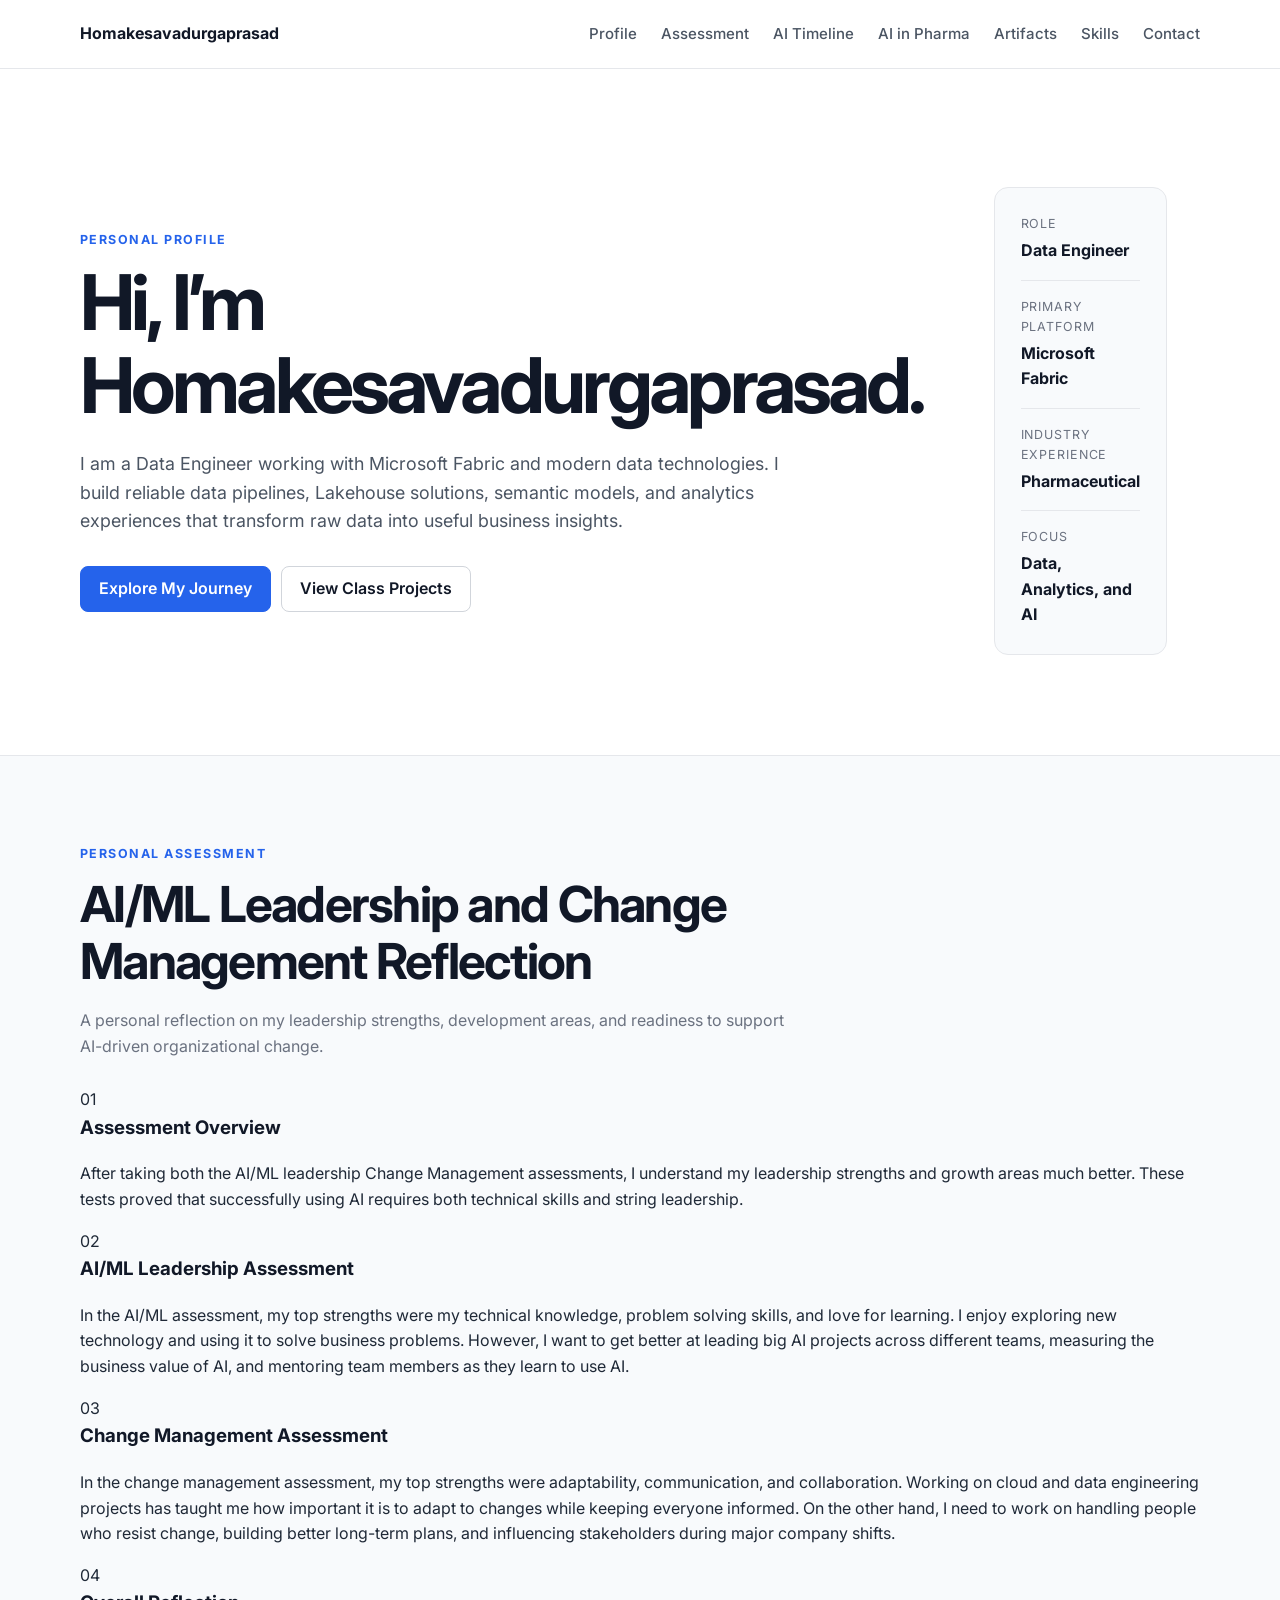
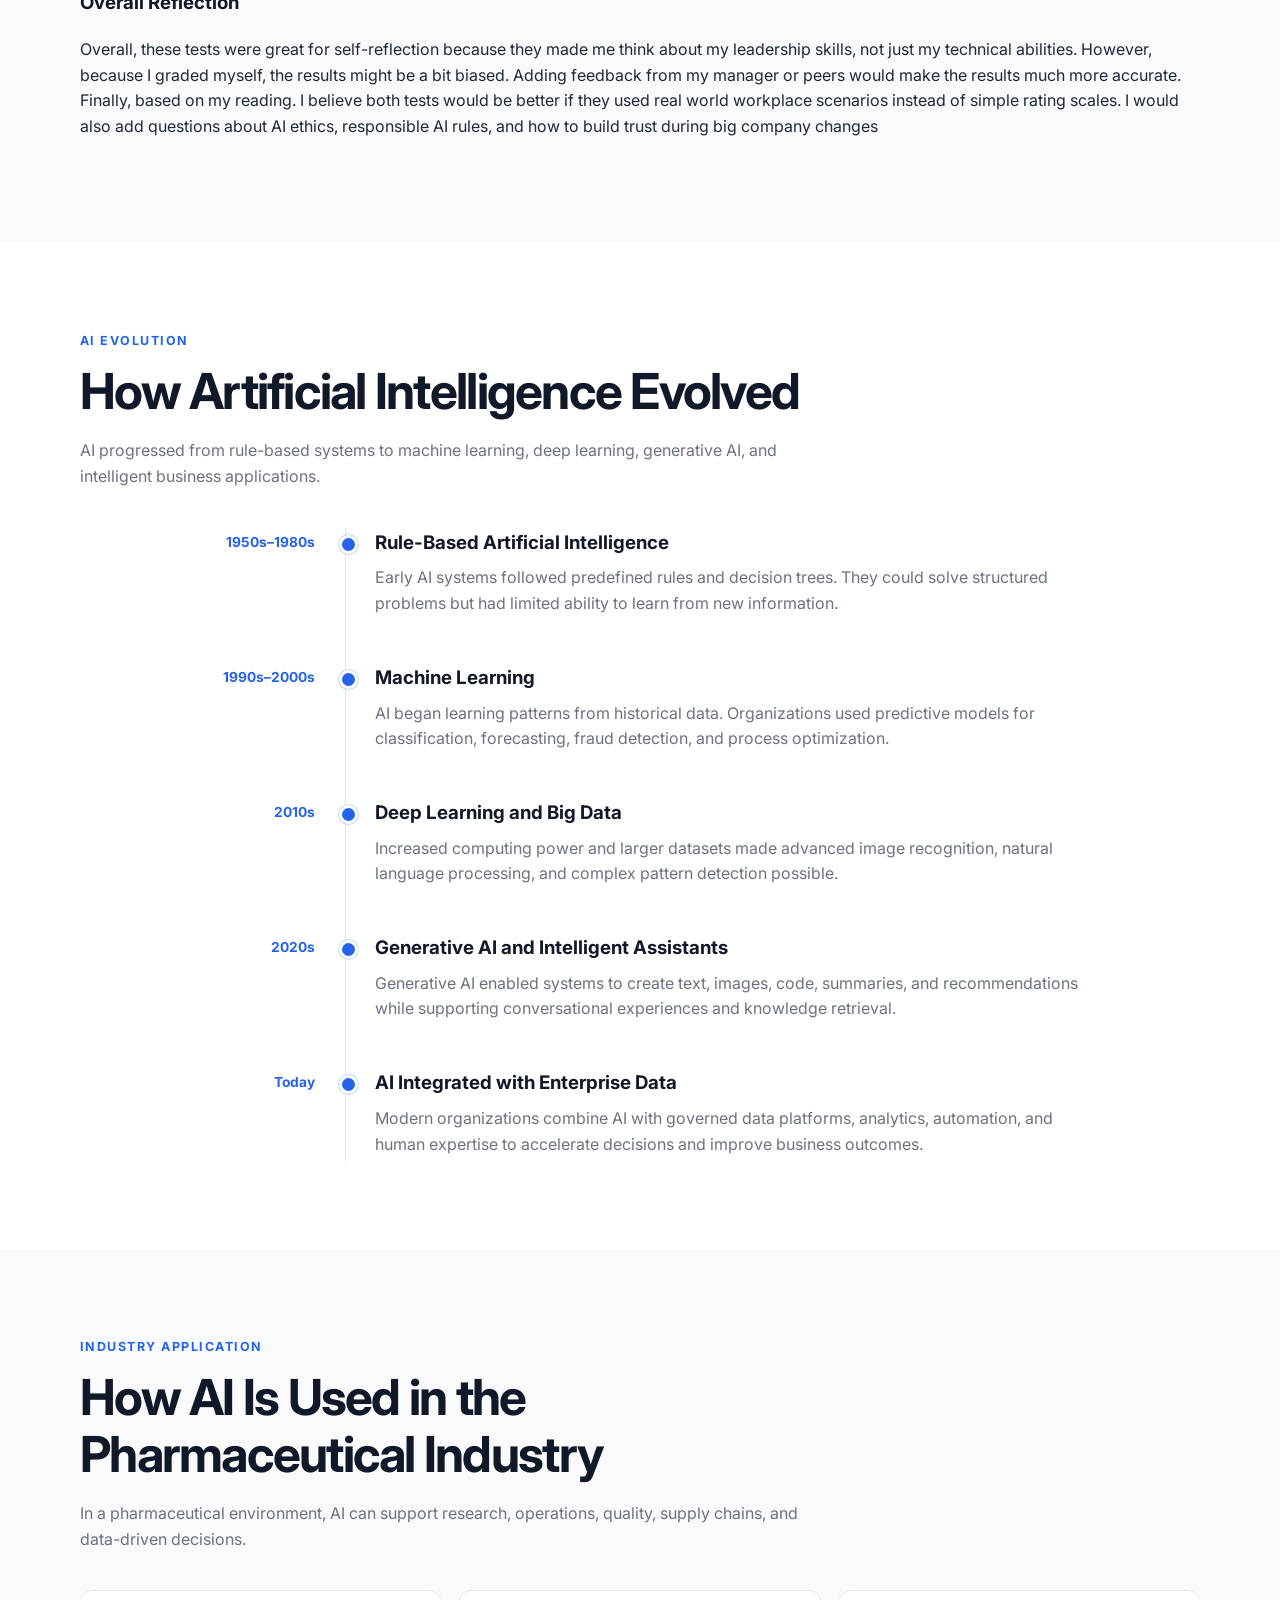
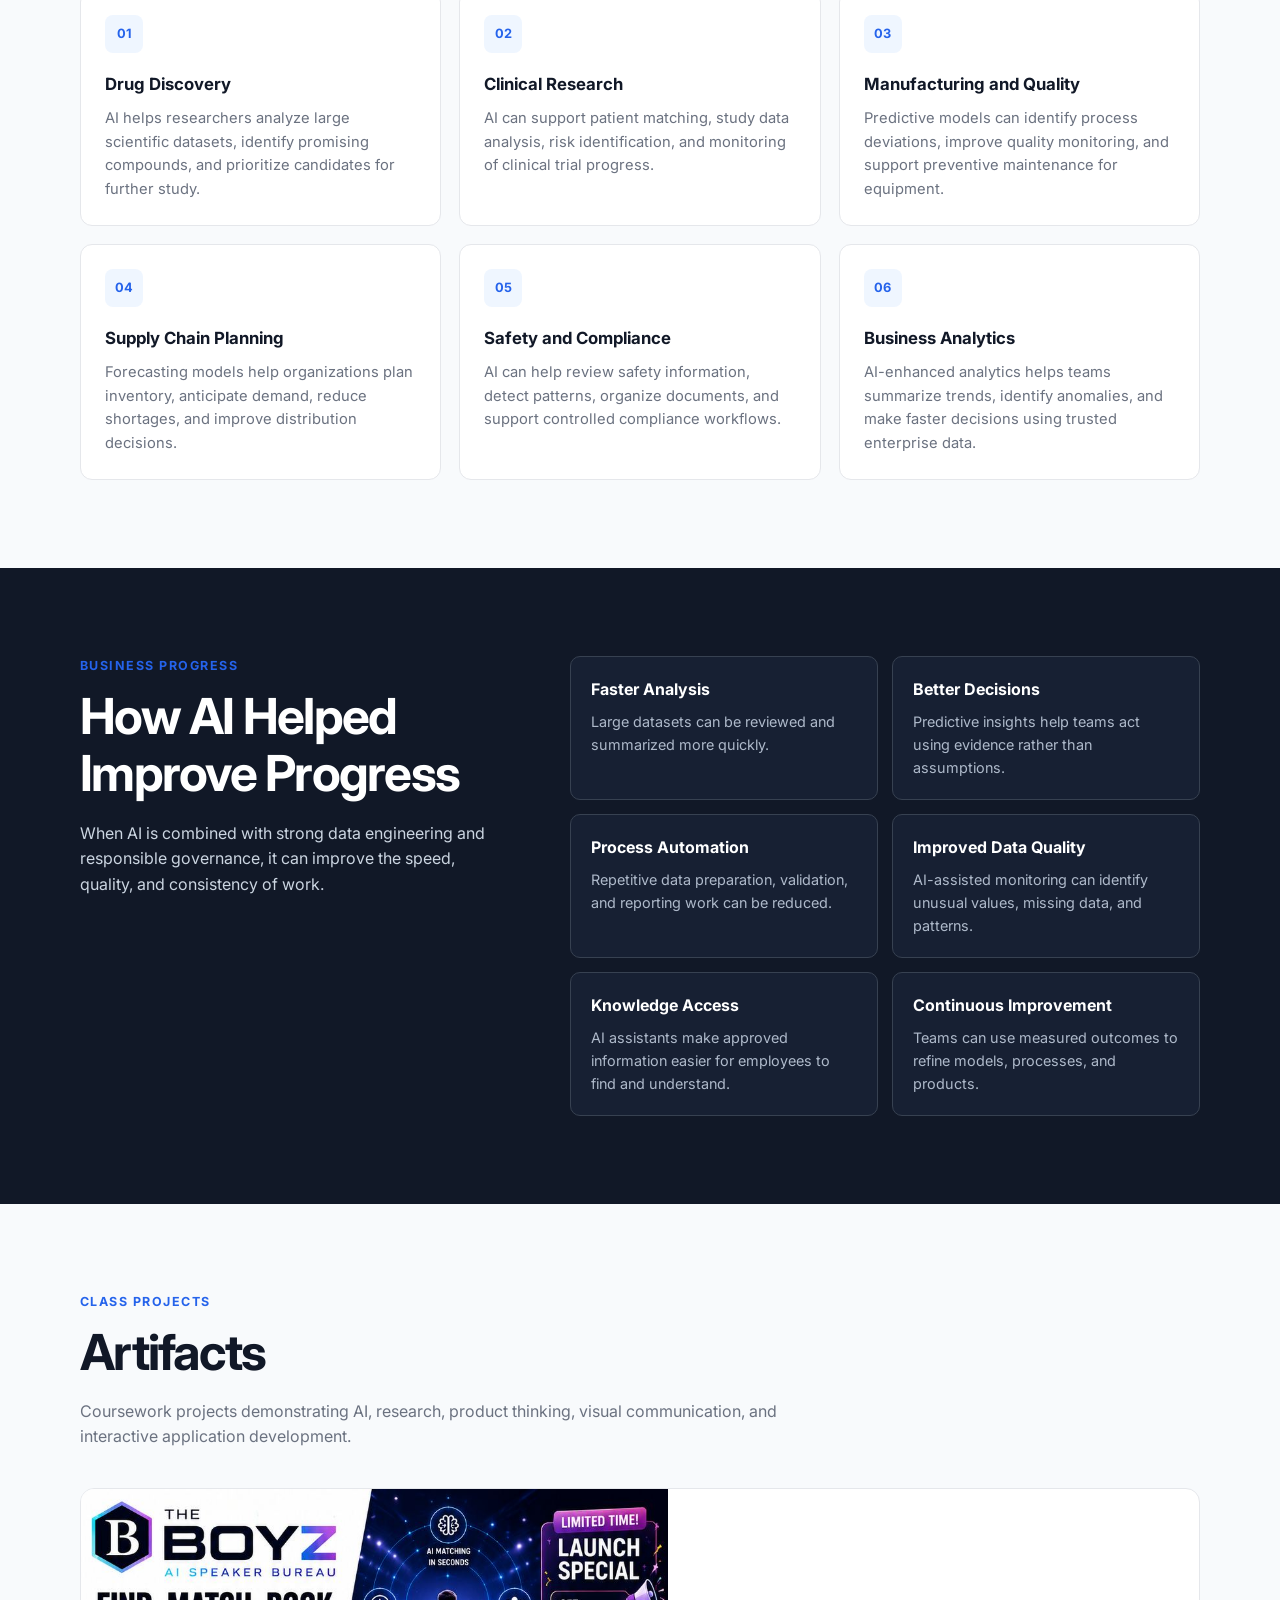
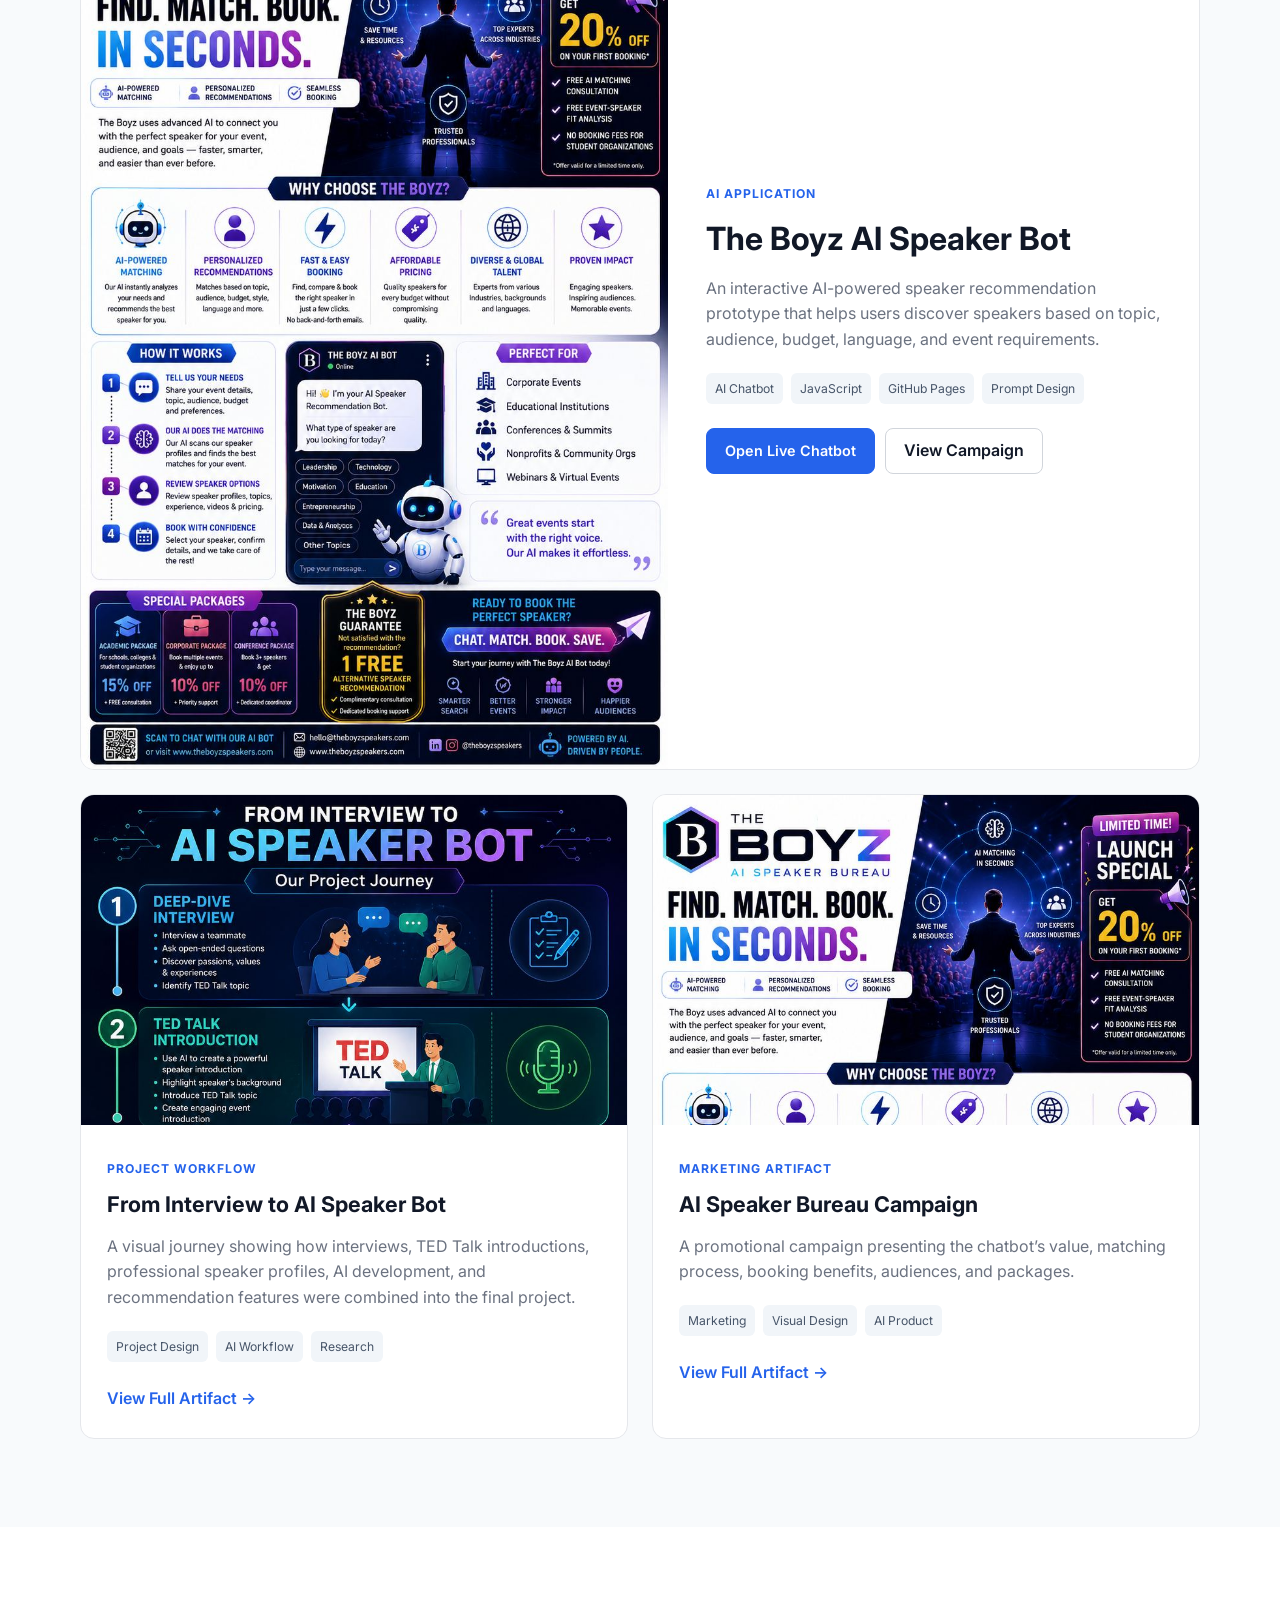
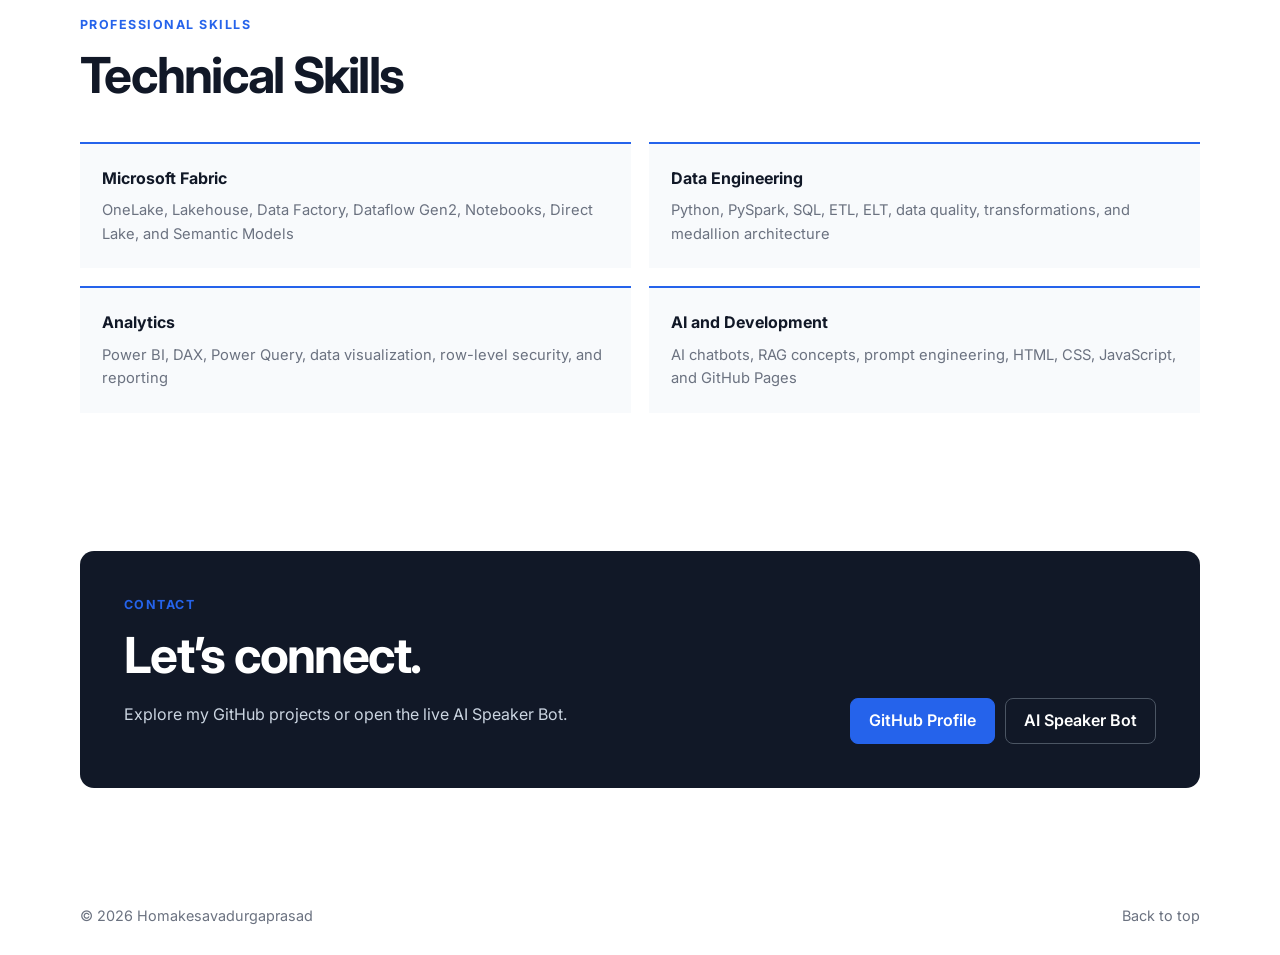
==== index.html @ 6488e4bf "Add files via upload" ====
<!DOCTYPE html>
<html lang="en">
<head>
  <meta charset="UTF-8" />
  <meta name="viewport" content="width=device-width, initial-scale=1.0" />
  <meta name="description" content="Homakesavadurgaprasad - Microsoft Fabric Data Engineer portfolio, AI timeline, pharmaceutical AI applications, and class projects." />
  <title>Homakesavadurgaprasad | Portfolio</title>

  <link rel="preconnect" href="https://fonts.googleapis.com">
  <link rel="preconnect" href="https://fonts.gstatic.com" crossorigin>
  <link href="https://fonts.googleapis.com/css2?family=Inter:wght@400;500;600;700&display=swap" rel="stylesheet">
  <link rel="stylesheet" href="css/style.css" />
</head>
<body>
  <header class="header">
    <div class="container navigation">
      <a class="logo" href="#profile">Homakesavadurgaprasad</a>

      <button id="menuButton" class="menu-button" aria-label="Open navigation menu">☰</button>

      <nav id="navigationLinks">
        <a href="#profile">Profile</a>
        <a href="#assessment">Assessment</a>
        <a href="#timeline">AI Timeline</a>
        <a href="#pharma">AI in Pharma</a>
        <a href="#artifacts">Artifacts</a>
        <a href="#skills">Skills</a>
        <a href="#contact">Contact</a>
      </nav>
    </div>
  </header>

  <main>
    <section class="hero" id="profile">
      <div class="container profile-layout">
        <div class="profile-main">
          <p class="section-label">Personal Profile</p>
          <h1>Hi, I’m Homakesavadurgaprasad.</h1>
          <p class="hero-description">
            I am a Data Engineer working with Microsoft Fabric and modern data
            technologies. I build reliable data pipelines, Lakehouse solutions,
            semantic models, and analytics experiences that transform raw data
            into useful business insights.
          </p>

          <div class="profile-actions">
            <a class="primary-button" href="#assessment">Explore My Journey</a>
            <a class="secondary-button" href="#artifacts">View Class Projects</a>
          </div>
        </div>

        <aside class="profile-summary">
          <div>
            <span>Role</span>
            <strong>Data Engineer</strong>
          </div>
          <div>
            <span>Primary Platform</span>
            <strong>Microsoft Fabric</strong>
          </div>
          <div>
            <span>Industry Experience</span>
            <strong>Pharmaceutical</strong>
          </div>
          <div>
            <span>Focus</span>
            <strong>Data, Analytics, and AI</strong>
          </div>
        </aside>
      </div>
    </section>


    
    <section class="section alternate-section" id="assessment">
      <div class="container">
        <div class="section-heading assessment-heading">
          <p class="section-label">Personal Assessment</p>
          <h2>AI/ML Leadership and Change Management Reflection</h2>
          <p>
            A personal reflection on my leadership strengths, development areas,
            and readiness to support AI-driven organizational change.
          </p>
        </div>

        <div class="assessment-layout">
          <article class="assessment-panel assessment-overview">
            <div class="assessment-panel-heading">
              <span class="assessment-number">01</span>
              <h3>Assessment Overview</h3>
            </div>
            <p>
              After taking both the AI/ML leadership Change Management assessments, I understand my leadership strengths and growth areas much better. These tests proved that successfully using AI requires both technical skills and string leadership.
            </p>
          </article>

          <div class="assessment-columns">
            <article class="assessment-panel">
              <div class="assessment-panel-heading">
                <span class="assessment-number">02</span>
                <h3>AI/ML Leadership Assessment</h3>
              </div>
              <p>
                In the AI/ML assessment, my top strengths were my technical knowledge, problem solving skills, and love for learning. I enjoy exploring new technology and using it to solve business problems. However, I want to get better at leading big AI projects across different teams, measuring the business value of AI, and mentoring team members as they learn to use AI.
              </p>
            </article>

            <article class="assessment-panel">
              <div class="assessment-panel-heading">
                <span class="assessment-number">03</span>
                <h3>Change Management Assessment</h3>
              </div>
              <p>
                In the change management assessment, my top strengths were adaptability, communication, and collaboration. Working on cloud and data engineering projects has taught me how important it is to adapt to changes while keeping everyone informed. On the other hand, I need to work on handling people who resist change, building better long-term plans, and influencing stakeholders during major company shifts.
              </p>
            </article>
          </div>

          <article class="assessment-panel assessment-reflection">
            <div class="assessment-panel-heading">
              <span class="assessment-number">04</span>
              <h3>Overall Reflection</h3>
            </div>
            <p>
              Overall, these tests were great for self-reflection because they made me think about my leadership skills, not just my technical abilities. However, because I graded myself, the results might be a bit biased. Adding feedback from my manager or peers would make the results much more accurate. Finally, based on my reading. I believe both tests would be better if they used real world workplace scenarios instead of simple rating scales. I would also add questions about AI ethics, responsible AI rules, and how to build trust during big company changes
            </p>
          </article>
        </div>
      </div>
    </section>

<section class="section" id="timeline">
      <div class="container">
        <div class="section-heading">
          <p class="section-label">AI Evolution</p>
          <h2>How Artificial Intelligence Evolved</h2>
          <p>
            AI progressed from rule-based systems to machine learning,
            deep learning, generative AI, and intelligent business applications.
          </p>
        </div>

        <div class="timeline">
          <article class="timeline-item">
            <div class="timeline-year">1950s–1980s</div>
            <div class="timeline-content">
              <h3>Rule-Based Artificial Intelligence</h3>
              <p>
                Early AI systems followed predefined rules and decision trees.
                They could solve structured problems but had limited ability to
                learn from new information.
              </p>
            </div>
          </article>

          <article class="timeline-item">
            <div class="timeline-year">1990s–2000s</div>
            <div class="timeline-content">
              <h3>Machine Learning</h3>
              <p>
                AI began learning patterns from historical data. Organizations
                used predictive models for classification, forecasting, fraud
                detection, and process optimization.
              </p>
            </div>
          </article>

          <article class="timeline-item">
            <div class="timeline-year">2010s</div>
            <div class="timeline-content">
              <h3>Deep Learning and Big Data</h3>
              <p>
                Increased computing power and larger datasets made advanced
                image recognition, natural language processing, and complex
                pattern detection possible.
              </p>
            </div>
          </article>

          <article class="timeline-item">
            <div class="timeline-year">2020s</div>
            <div class="timeline-content">
              <h3>Generative AI and Intelligent Assistants</h3>
              <p>
                Generative AI enabled systems to create text, images, code,
                summaries, and recommendations while supporting conversational
                experiences and knowledge retrieval.
              </p>
            </div>
          </article>

          <article class="timeline-item">
            <div class="timeline-year">Today</div>
            <div class="timeline-content">
              <h3>AI Integrated with Enterprise Data</h3>
              <p>
                Modern organizations combine AI with governed data platforms,
                analytics, automation, and human expertise to accelerate
                decisions and improve business outcomes.
              </p>
            </div>
          </article>
        </div>
      </div>
    </section>

    <section class="section alternate-section" id="pharma">
      <div class="container">
        <div class="section-heading">
          <p class="section-label">Industry Application</p>
          <h2>How AI Is Used in the Pharmaceutical Industry</h2>
          <p>
            In a pharmaceutical environment, AI can support research,
            operations, quality, supply chains, and data-driven decisions.
          </p>
        </div>

        <div class="use-case-grid">
          <article class="use-case">
            <span>01</span>
            <h3>Drug Discovery</h3>
            <p>
              AI helps researchers analyze large scientific datasets, identify
              promising compounds, and prioritize candidates for further study.
            </p>
          </article>

          <article class="use-case">
            <span>02</span>
            <h3>Clinical Research</h3>
            <p>
              AI can support patient matching, study data analysis, risk
              identification, and monitoring of clinical trial progress.
            </p>
          </article>

          <article class="use-case">
            <span>03</span>
            <h3>Manufacturing and Quality</h3>
            <p>
              Predictive models can identify process deviations, improve quality
              monitoring, and support preventive maintenance for equipment.
            </p>
          </article>

          <article class="use-case">
            <span>04</span>
            <h3>Supply Chain Planning</h3>
            <p>
              Forecasting models help organizations plan inventory, anticipate
              demand, reduce shortages, and improve distribution decisions.
            </p>
          </article>

          <article class="use-case">
            <span>05</span>
            <h3>Safety and Compliance</h3>
            <p>
              AI can help review safety information, detect patterns, organize
              documents, and support controlled compliance workflows.
            </p>
          </article>

          <article class="use-case">
            <span>06</span>
            <h3>Business Analytics</h3>
            <p>
              AI-enhanced analytics helps teams summarize trends, identify
              anomalies, and make faster decisions using trusted enterprise data.
            </p>
          </article>
        </div>
      </div>
    </section>

    <section class="section progress-section" id="progress">
      <div class="container progress-layout">
        <div>
          <p class="section-label">Business Progress</p>
          <h2>How AI Helped Improve Progress</h2>
          <p class="progress-intro">
            When AI is combined with strong data engineering and responsible
            governance, it can improve the speed, quality, and consistency of work.
          </p>
        </div>

        <div class="progress-list">
          <div>
            <strong>Faster Analysis</strong>
            <p>Large datasets can be reviewed and summarized more quickly.</p>
          </div>
          <div>
            <strong>Better Decisions</strong>
            <p>Predictive insights help teams act using evidence rather than assumptions.</p>
          </div>
          <div>
            <strong>Process Automation</strong>
            <p>Repetitive data preparation, validation, and reporting work can be reduced.</p>
          </div>
          <div>
            <strong>Improved Data Quality</strong>
            <p>AI-assisted monitoring can identify unusual values, missing data, and patterns.</p>
          </div>
          <div>
            <strong>Knowledge Access</strong>
            <p>AI assistants make approved information easier for employees to find and understand.</p>
          </div>
          <div>
            <strong>Continuous Improvement</strong>
            <p>Teams can use measured outcomes to refine models, processes, and products.</p>
          </div>
        </div>
      </div>
    </section>

    <section class="section alternate-section" id="artifacts">
      <div class="container">
        <div class="section-heading">
          <p class="section-label">Class Projects</p>
          <h2>Artifacts</h2>
          <p>
            Coursework projects demonstrating AI, research, product thinking,
            visual communication, and interactive application development.
          </p>
        </div>

        <div class="artifact-grid">
          <article class="artifact-card featured-artifact">
            <a
              class="artifact-image-link"
              href="https://homakesava56.github.io/Tedtalker/"
              target="_blank"
              rel="noreferrer"
            >
              <img src="[data-uri]" alt="The Boyz AI Speaker Bot" />
            </a>

            <div class="artifact-content">
              <p class="artifact-type">AI Application</p>
              <h3>The Boyz AI Speaker Bot</h3>
              <p>
                An interactive AI-powered speaker recommendation prototype that
                helps users discover speakers based on topic, audience, budget,
                language, and event requirements.
              </p>

              <div class="technology-tags">
                <span>AI Chatbot</span>
                <span>JavaScript</span>
                <span>GitHub Pages</span>
                <span>Prompt Design</span>
              </div>

              <div class="artifact-actions">
                <a
                  class="primary-button small-button"
                  href="https://homakesava56.github.io/Tedtalker/"
                  target="_blank"
                  rel="noreferrer"
                >
                  Open Live Chatbot
                </a>

                <button
                  class="secondary-button image-preview-button"
                  data-image="[data-uri]"
                  data-title="The Boyz AI Speaker Bot Marketing Campaign"
                >
                  View Campaign
                </button>
              </div>
            </div>
          </article>

          <article class="artifact-card">
            <button
              class="artifact-image-link image-preview-button"
              data-image="[data-uri]"
              data-title="AI Speaker Bot Project Journey"
            >
              <img src="[data-uri]" alt="AI Speaker Bot project workflow" />
            </button>

            <div class="artifact-content">
              <p class="artifact-type">Project Workflow</p>
              <h3>From Interview to AI Speaker Bot</h3>
              <p>
                A visual journey showing how interviews, TED Talk introductions,
                professional speaker profiles, AI development, and recommendation
                features were combined into the final project.
              </p>

              <div class="technology-tags">
                <span>Project Design</span>
                <span>AI Workflow</span>
                <span>Research</span>
              </div>

              <button
                class="text-button image-preview-button"
                data-image="[data-uri]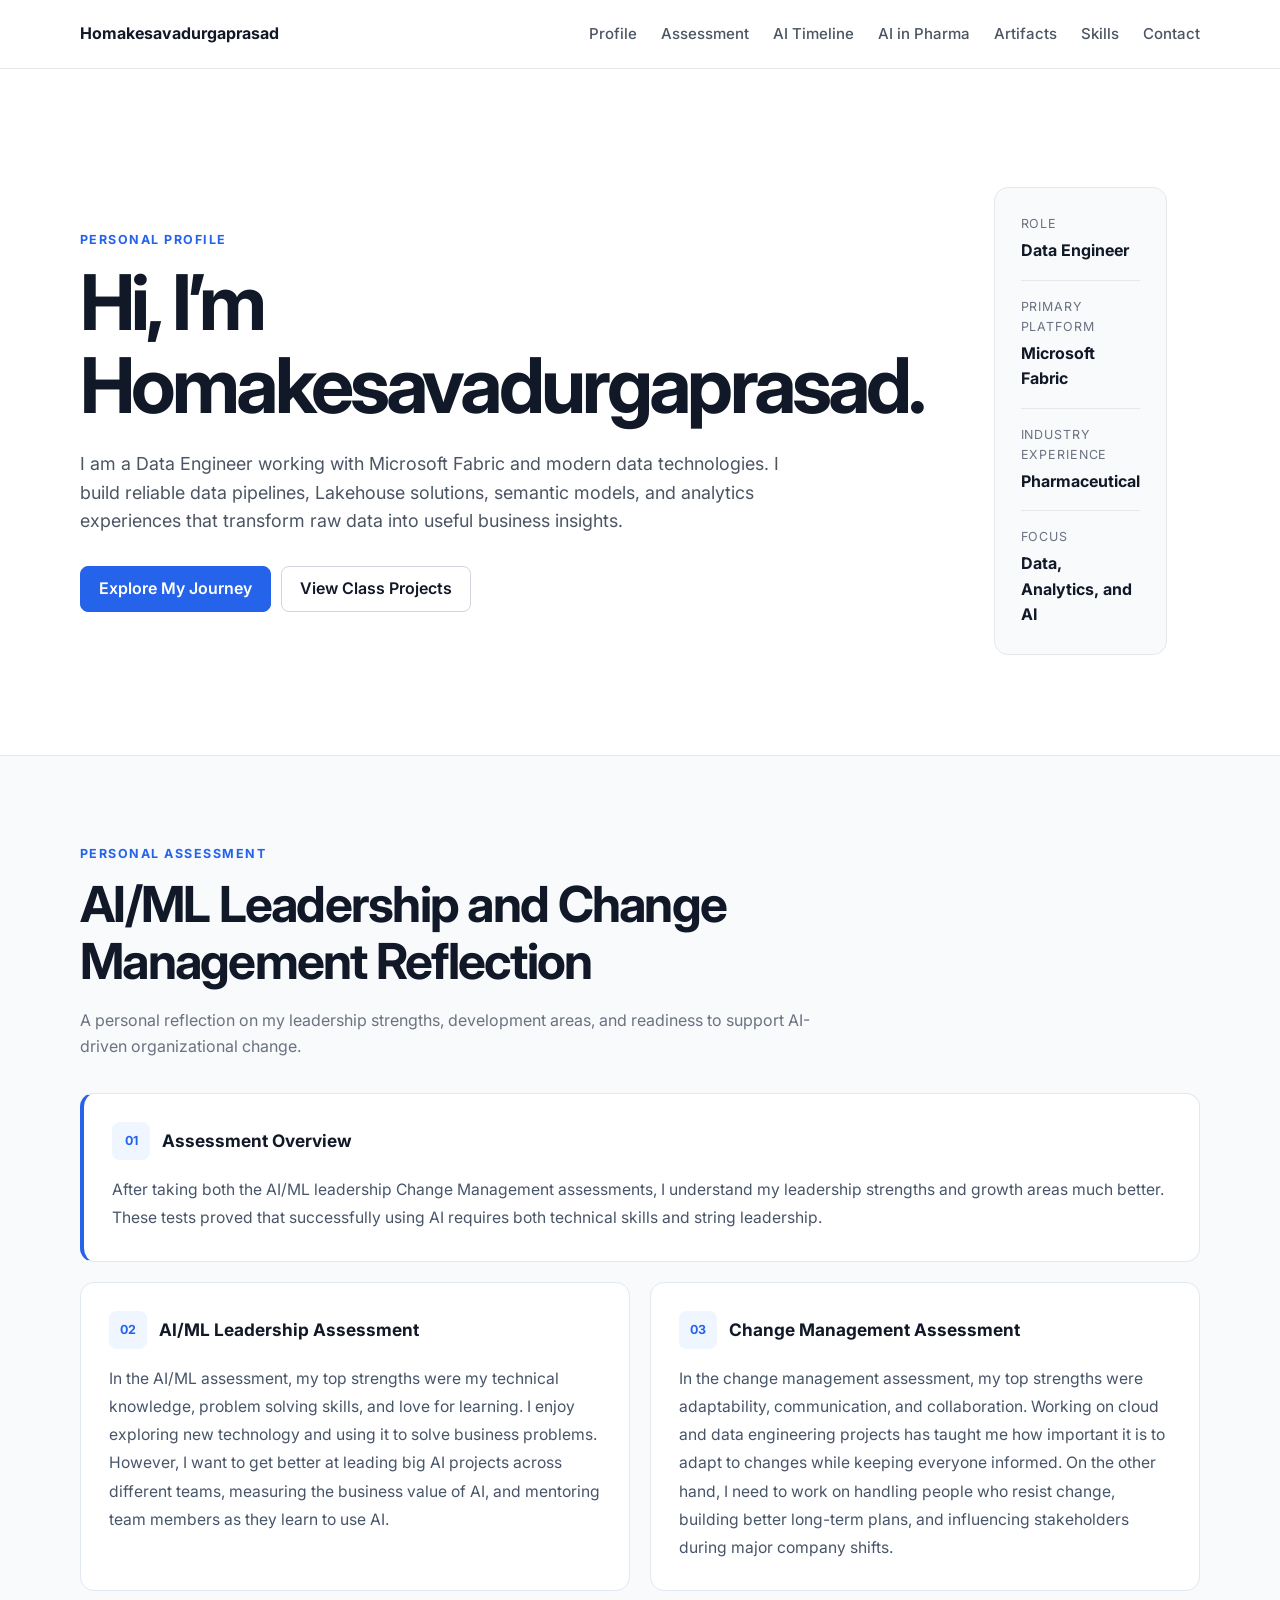
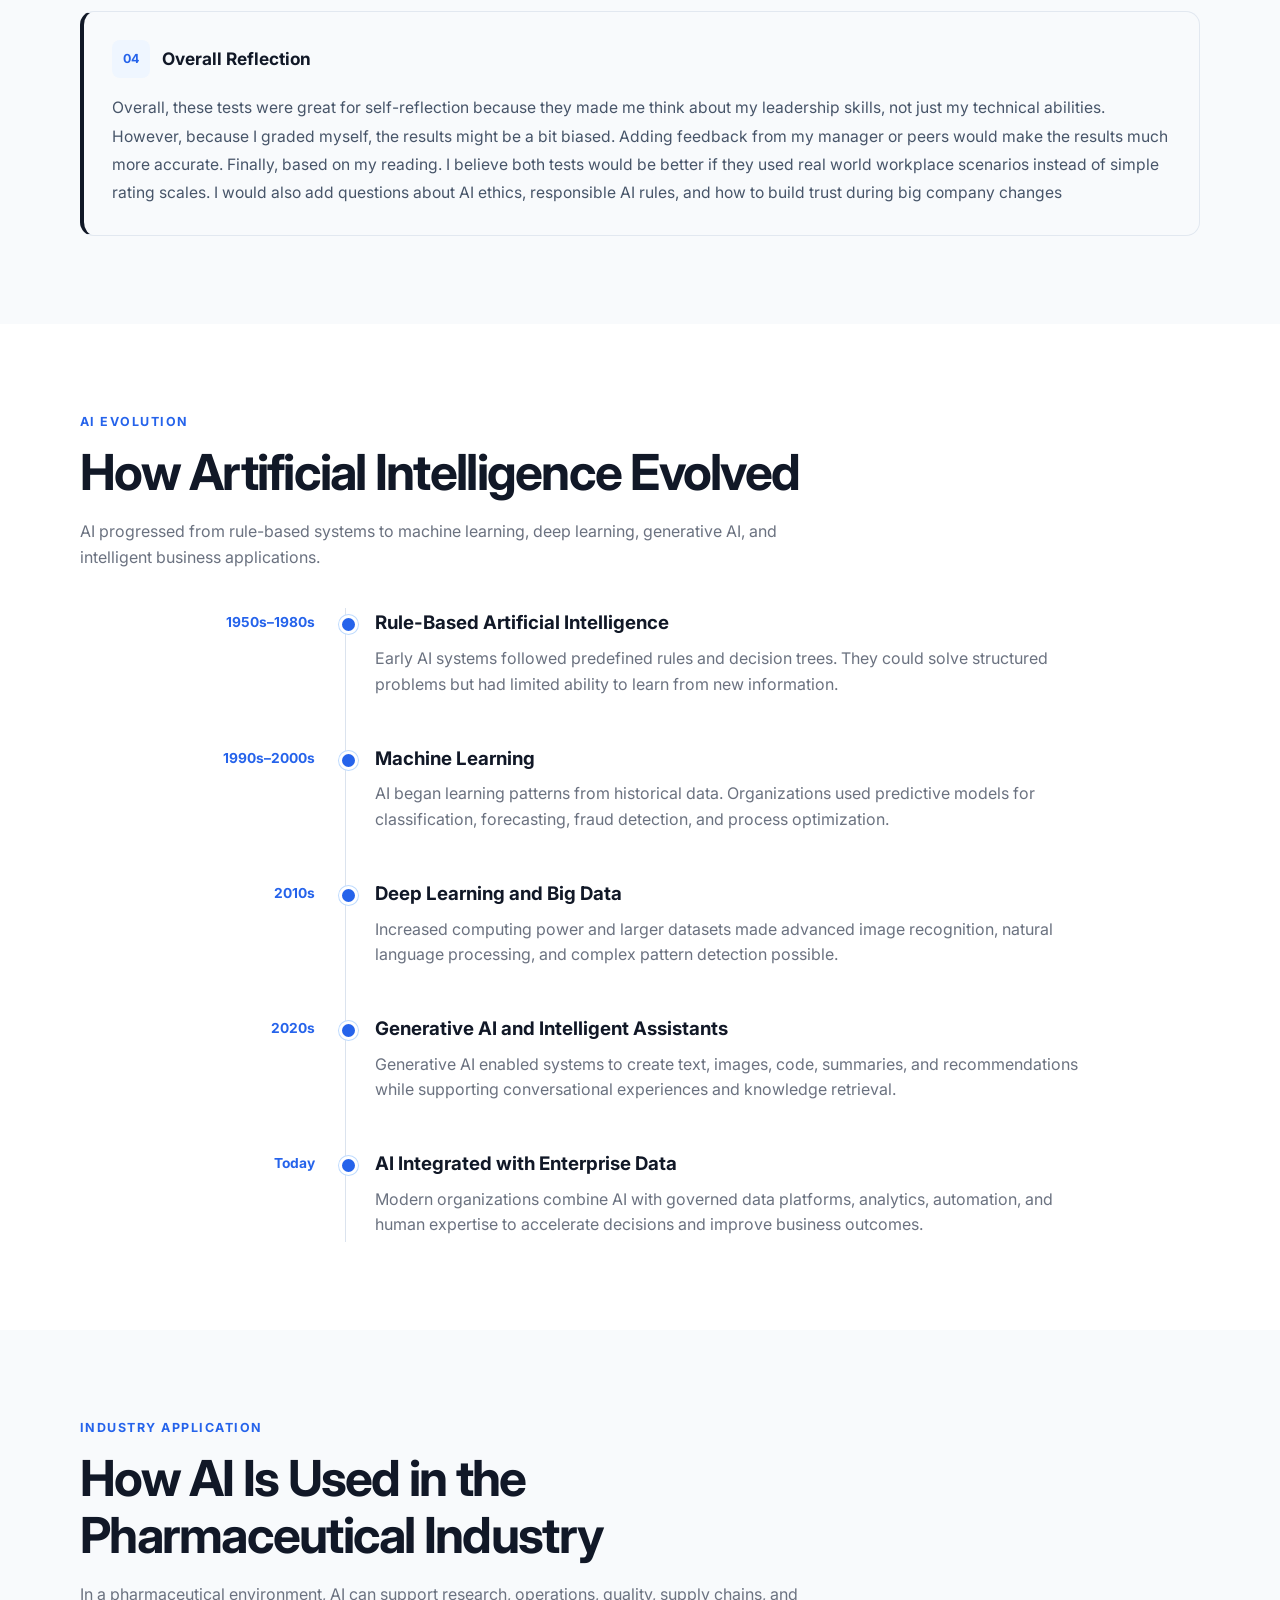
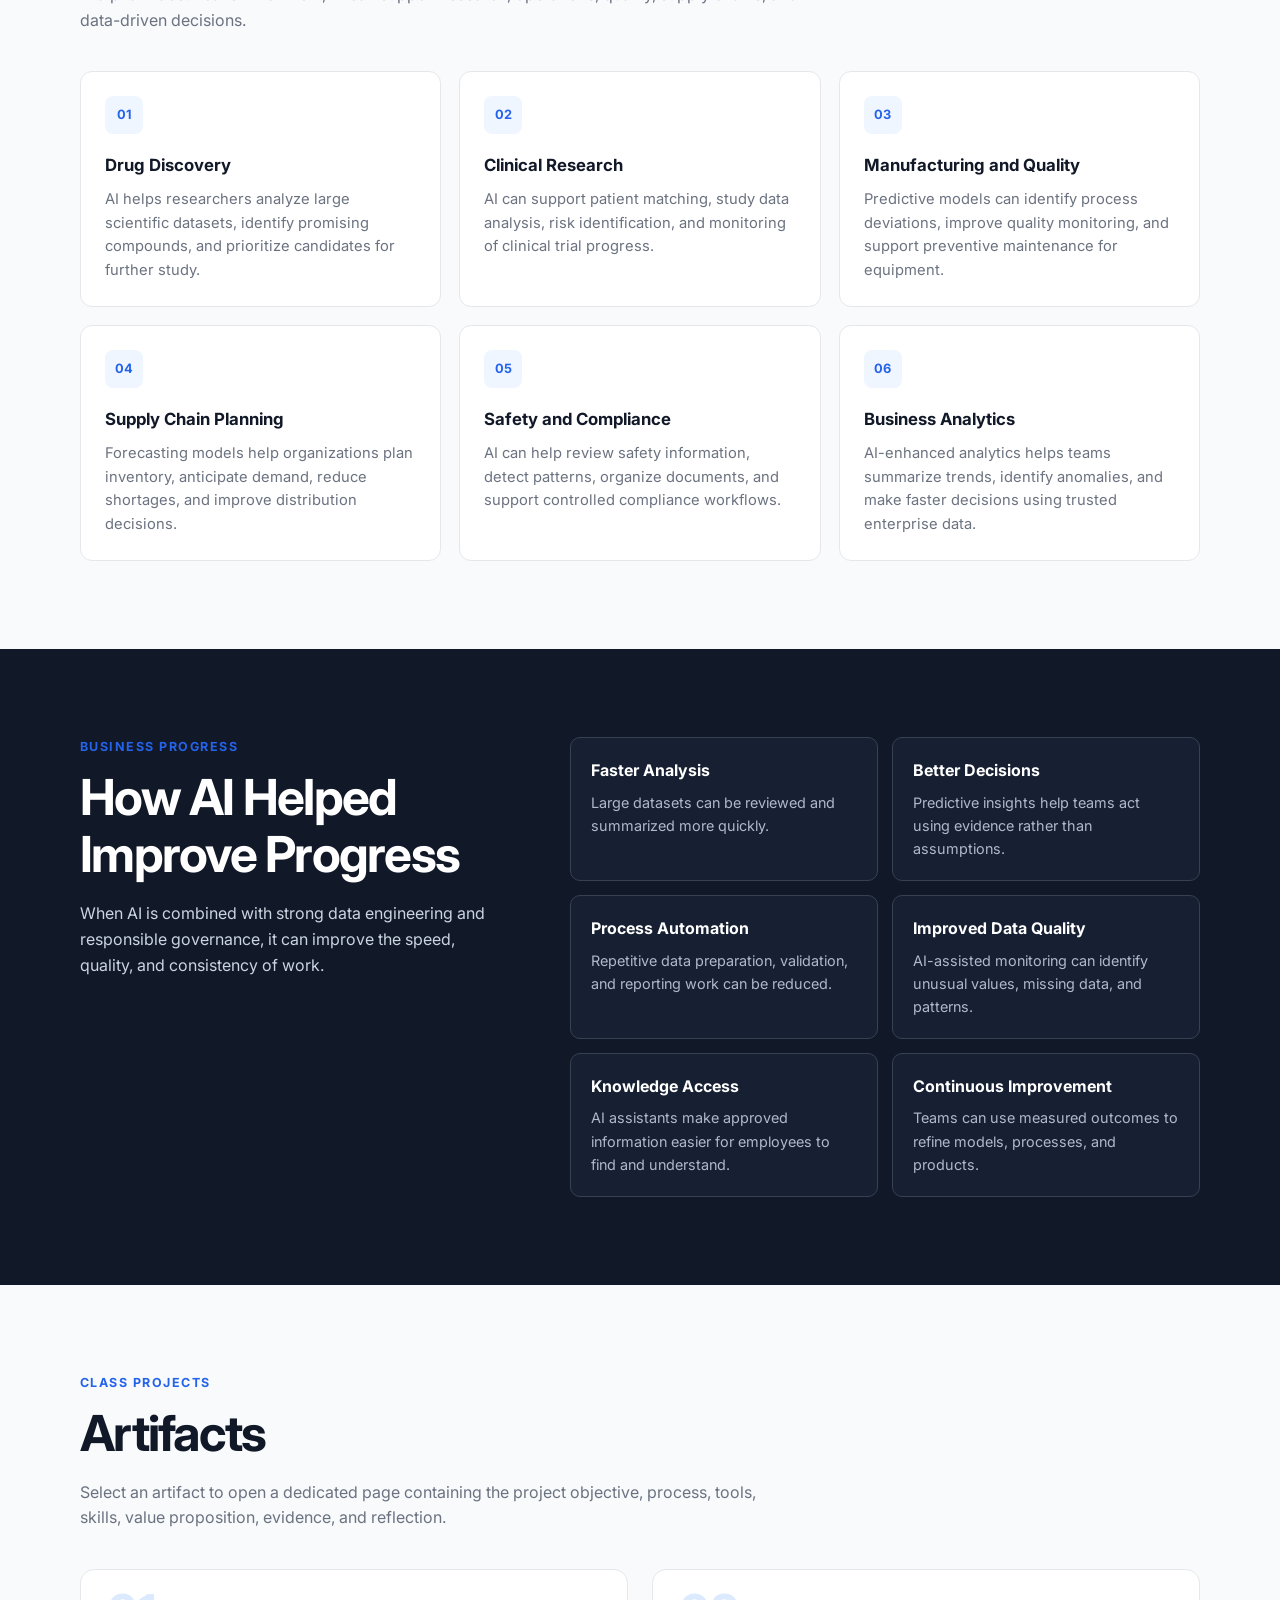
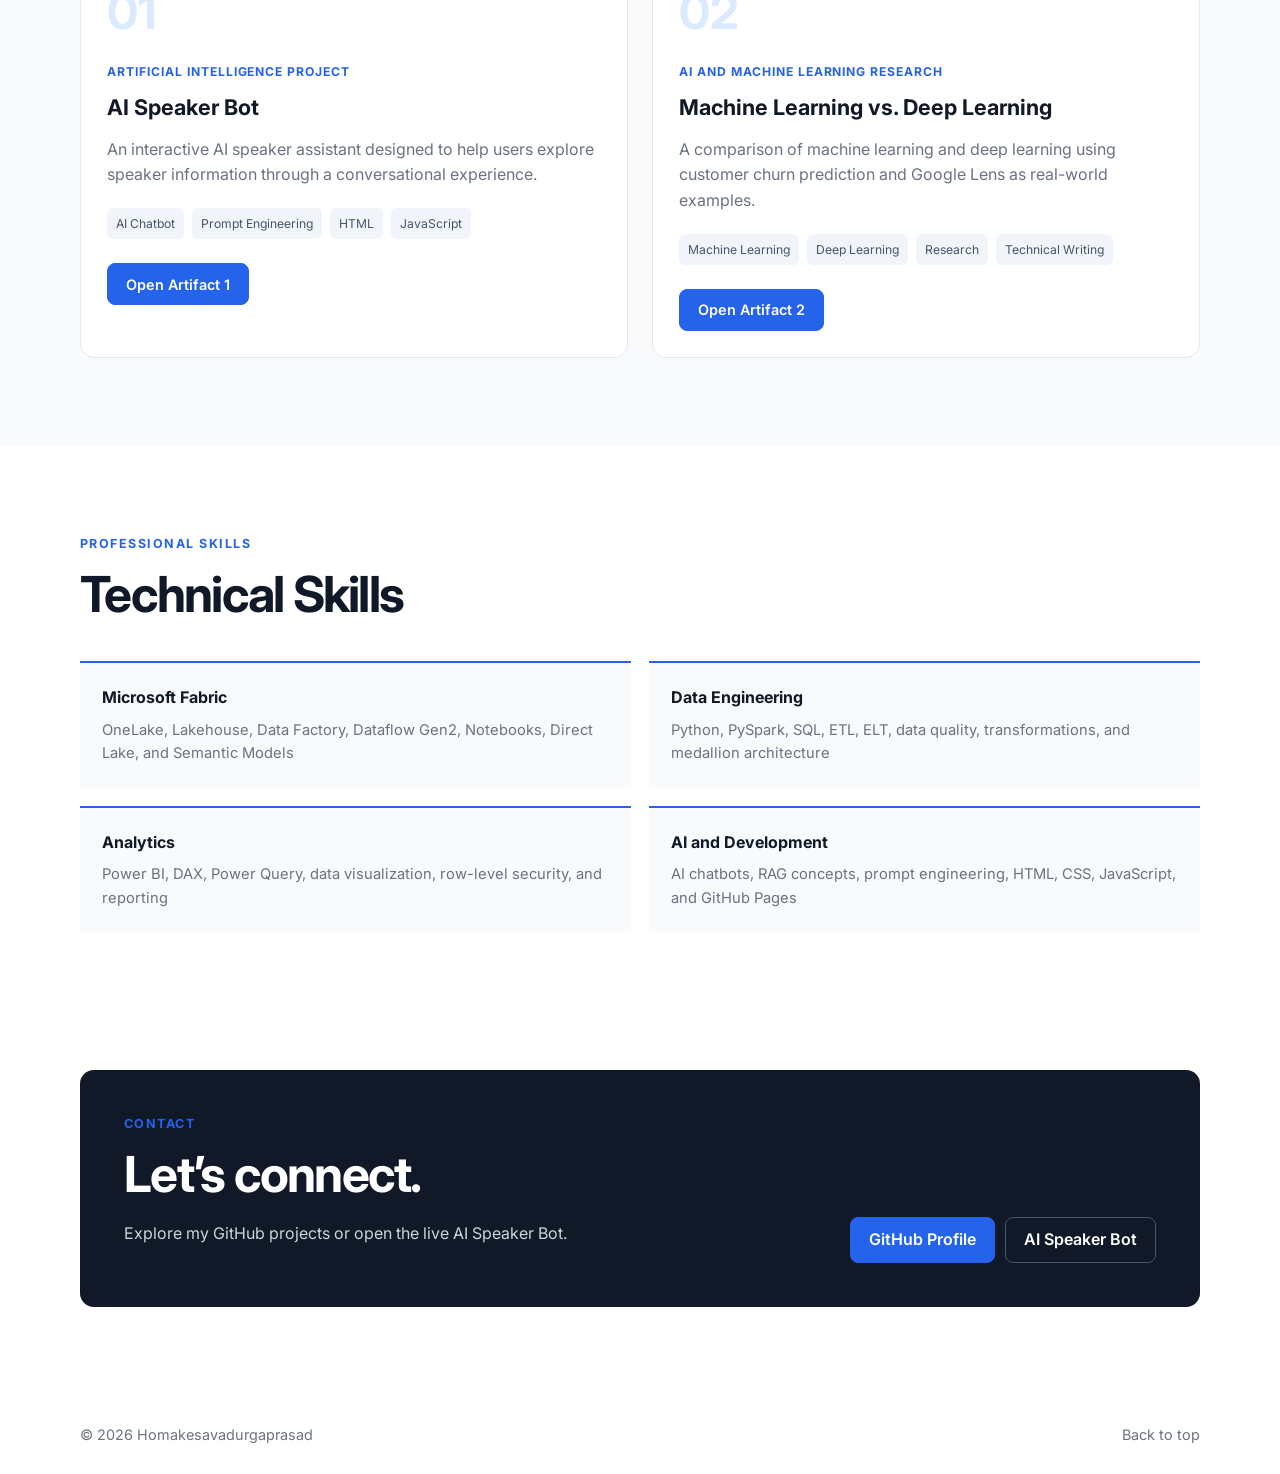
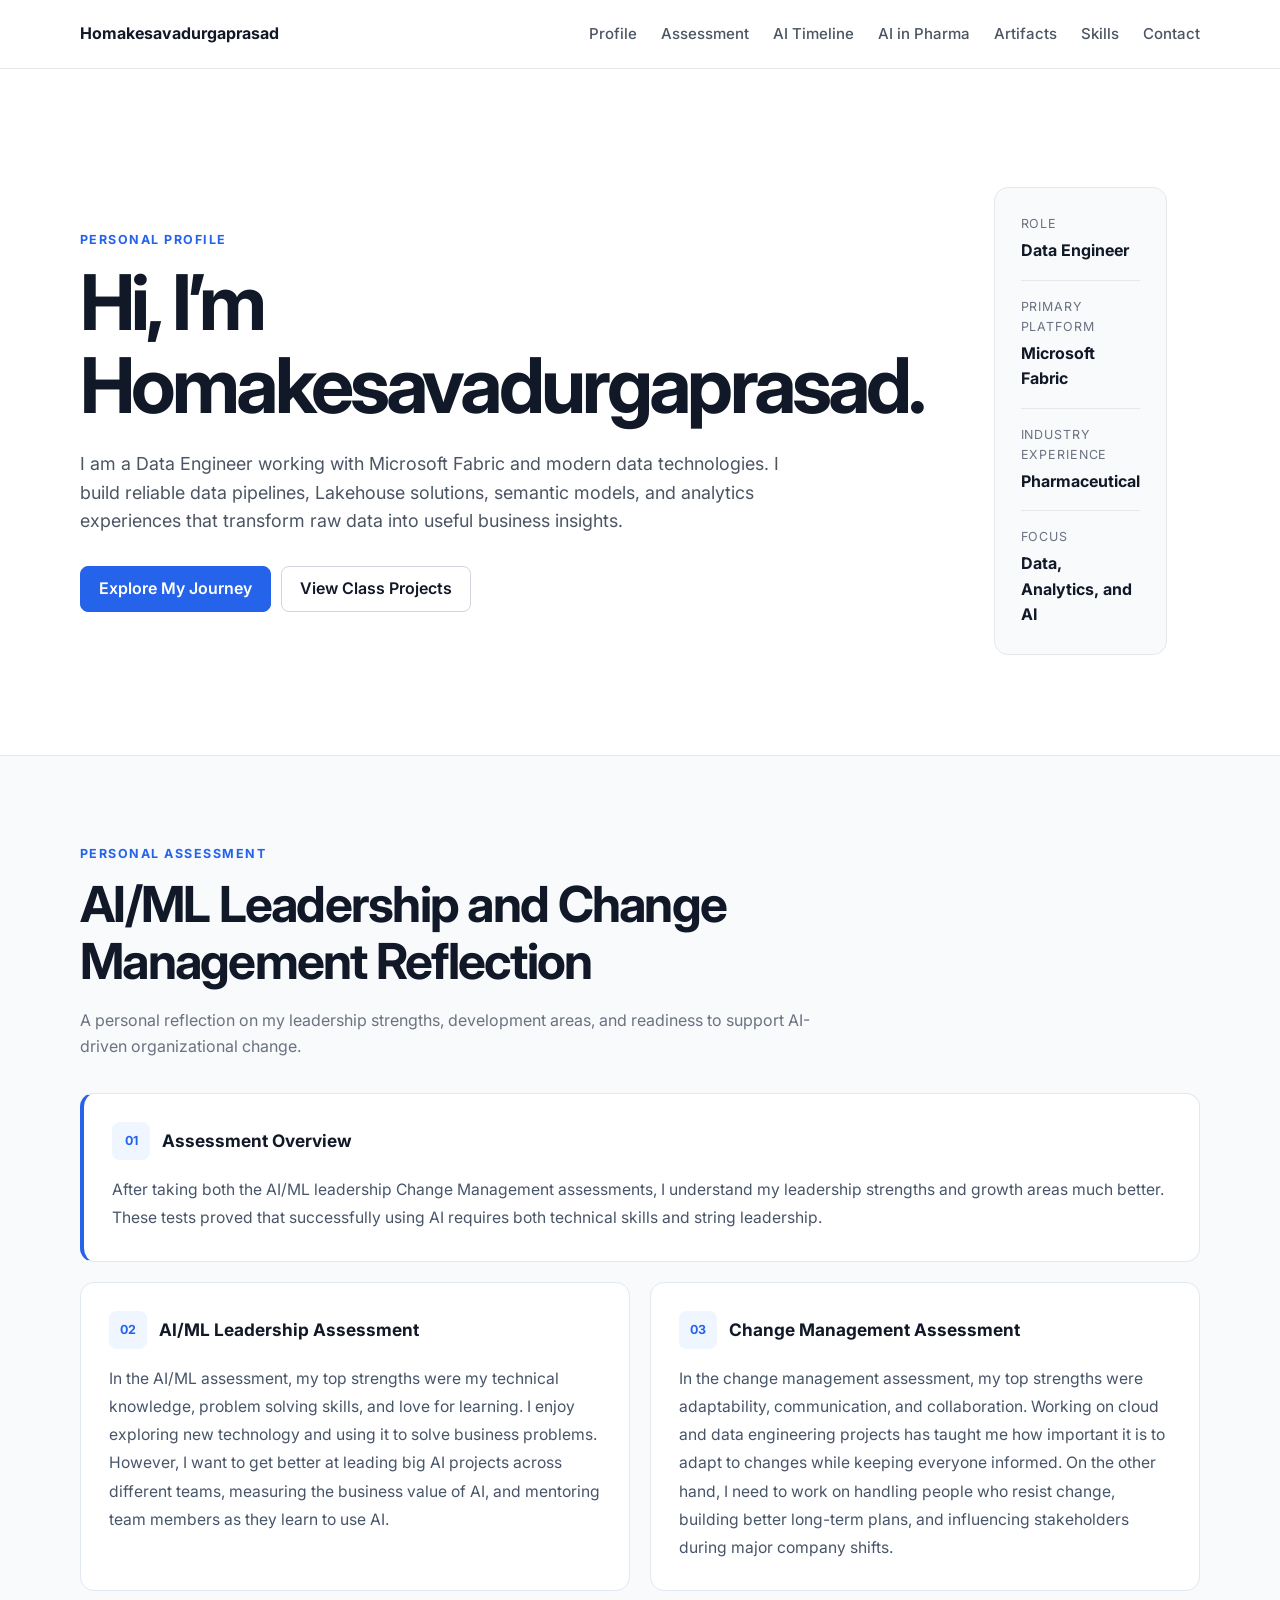
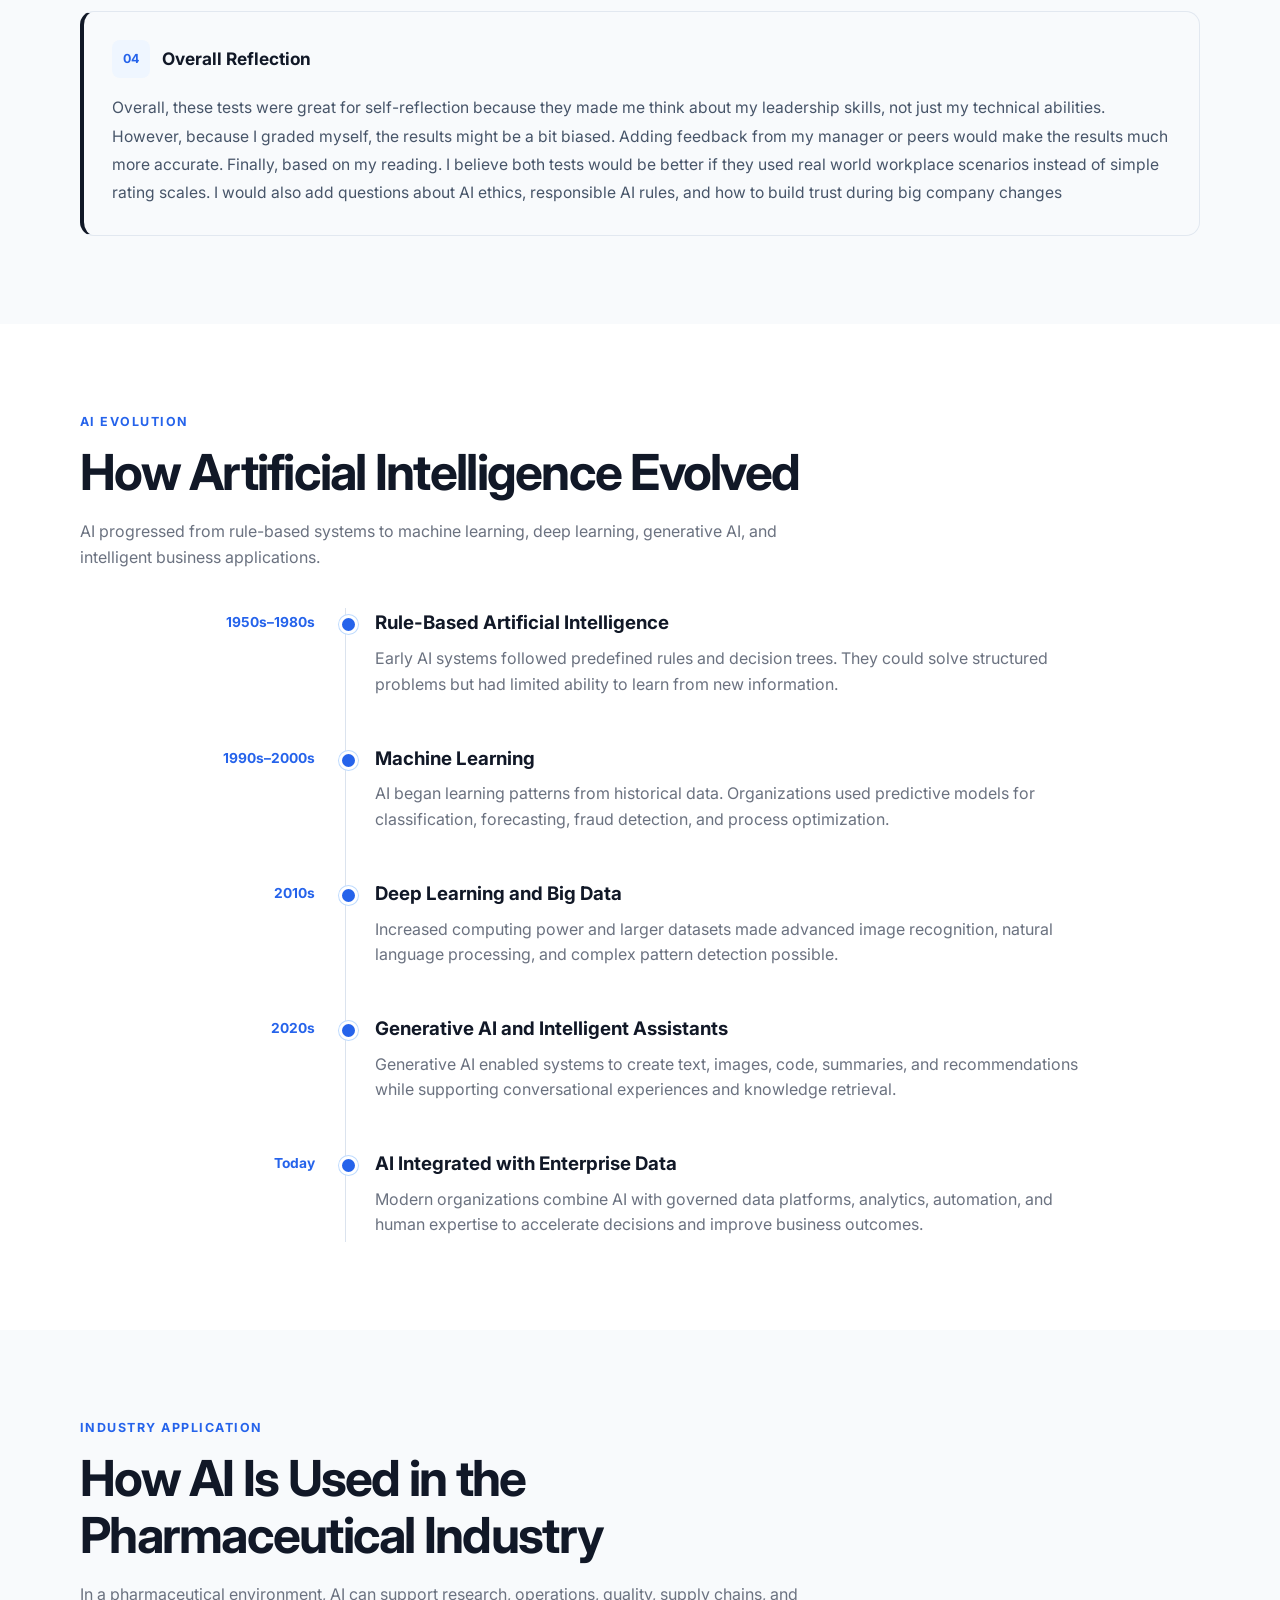
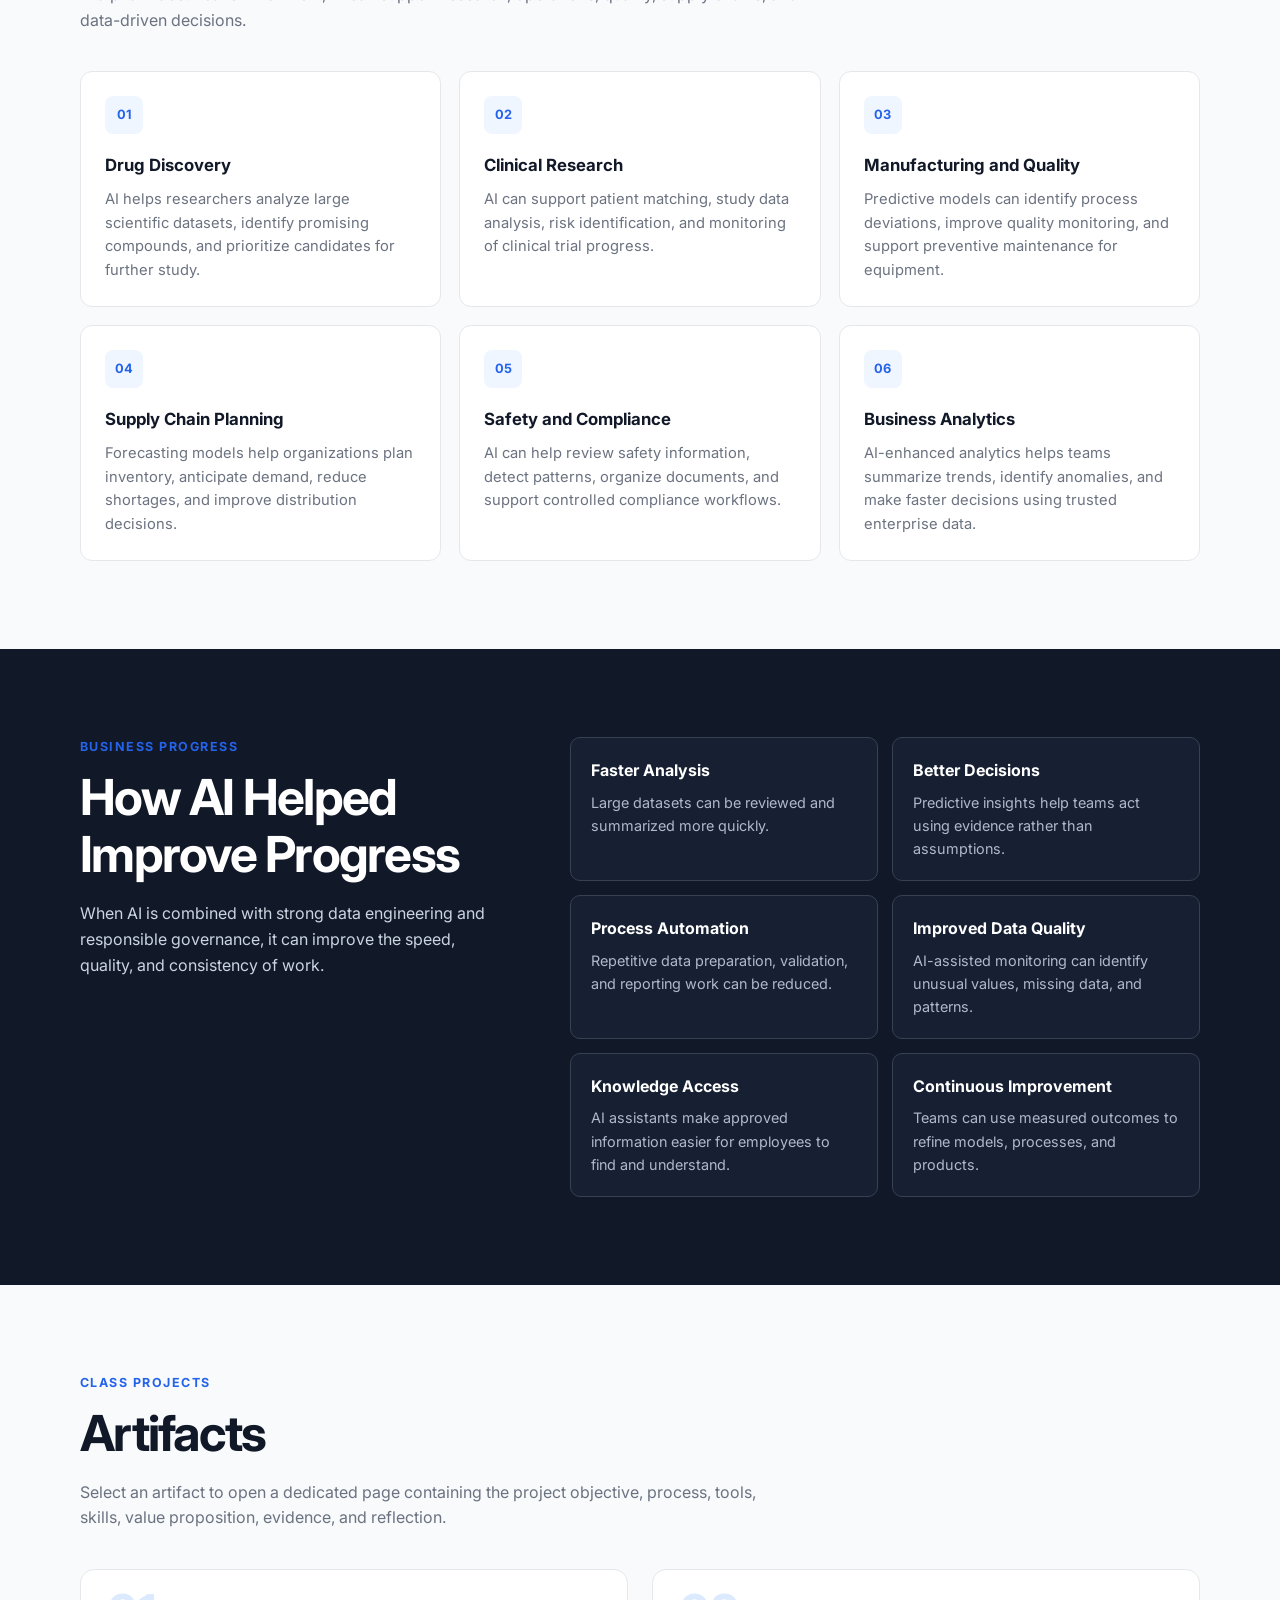
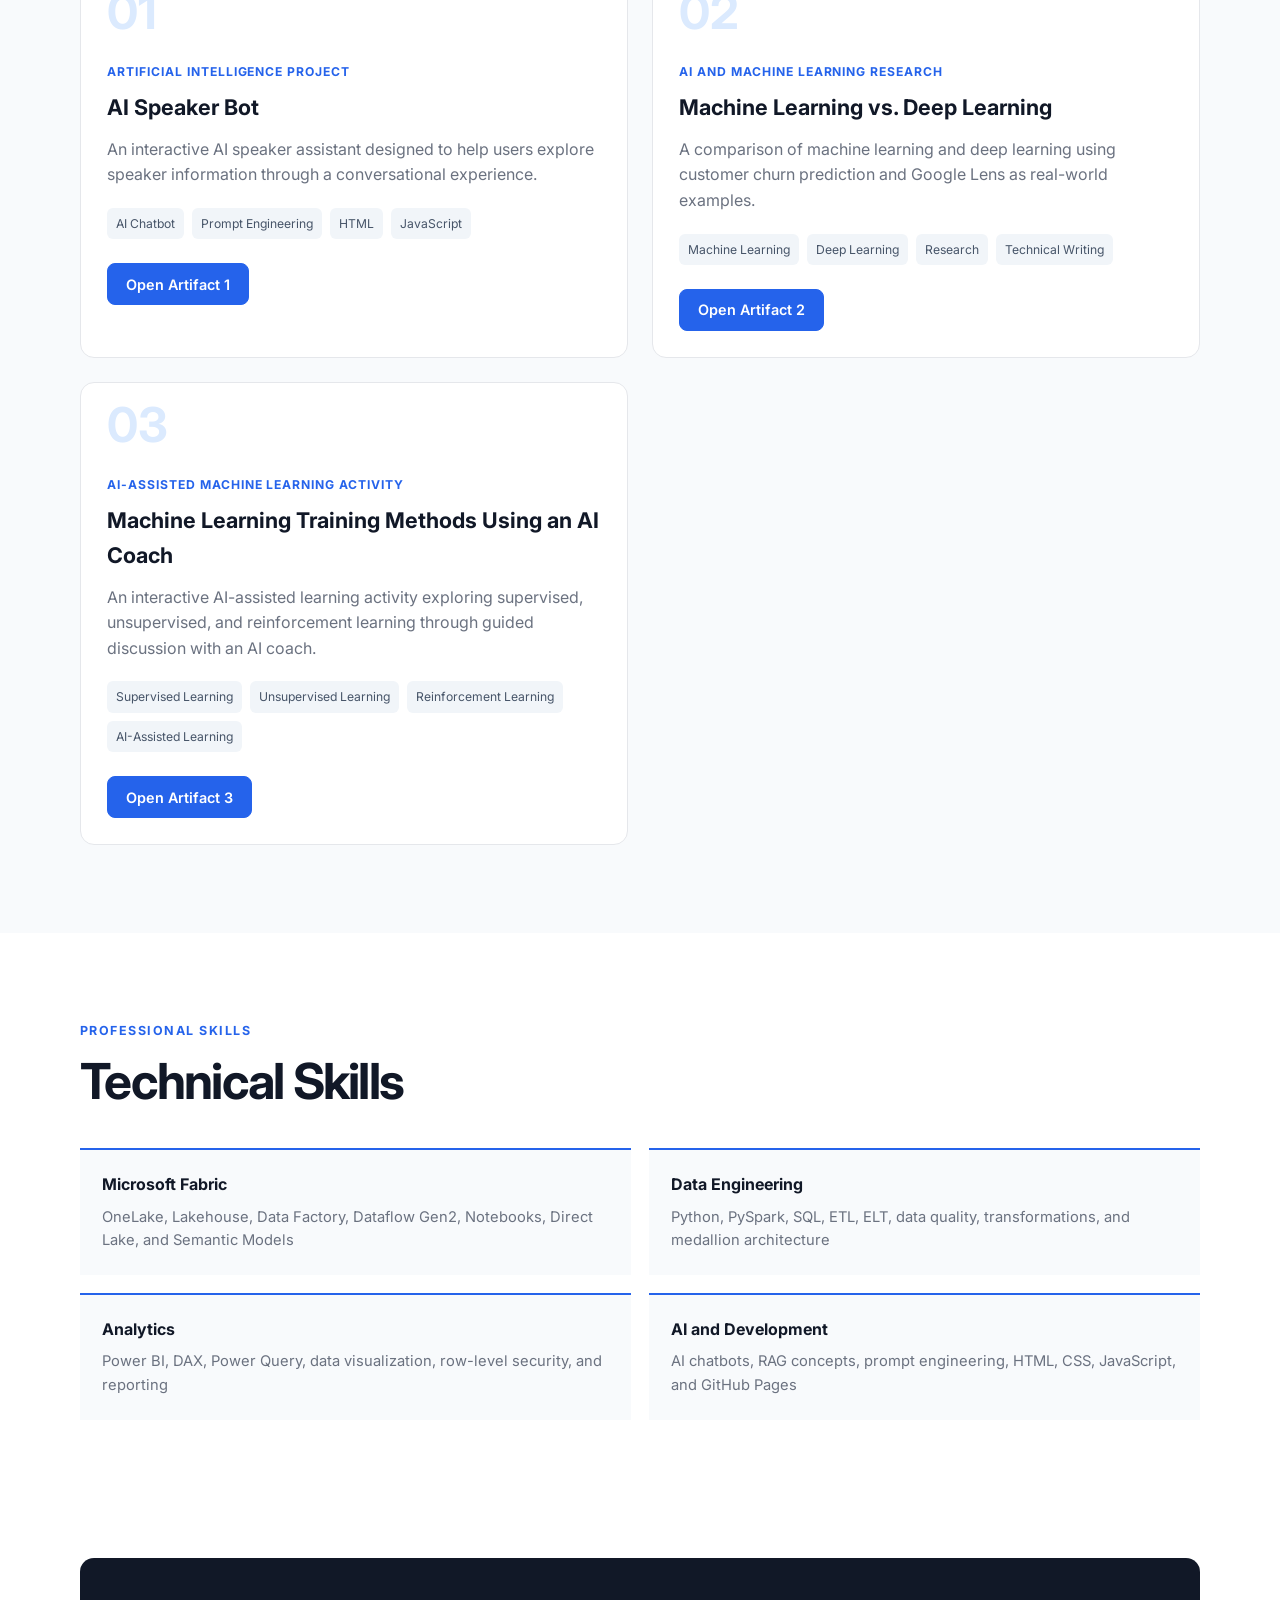
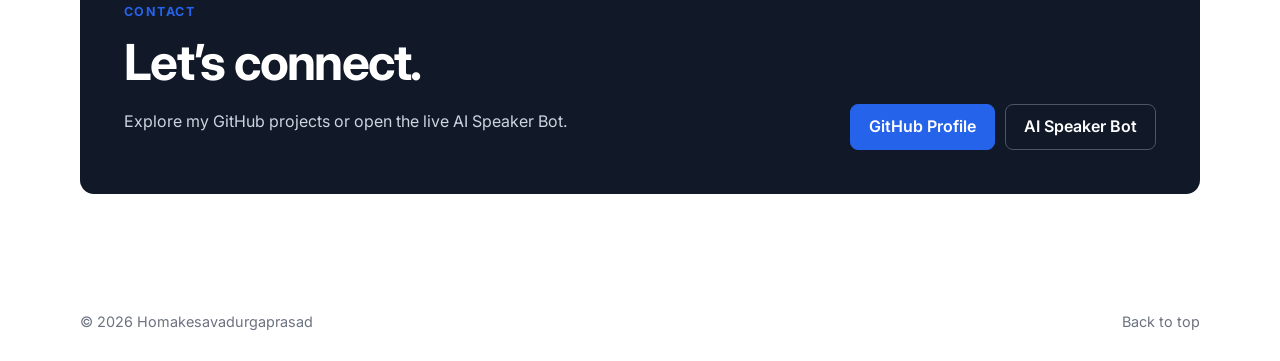
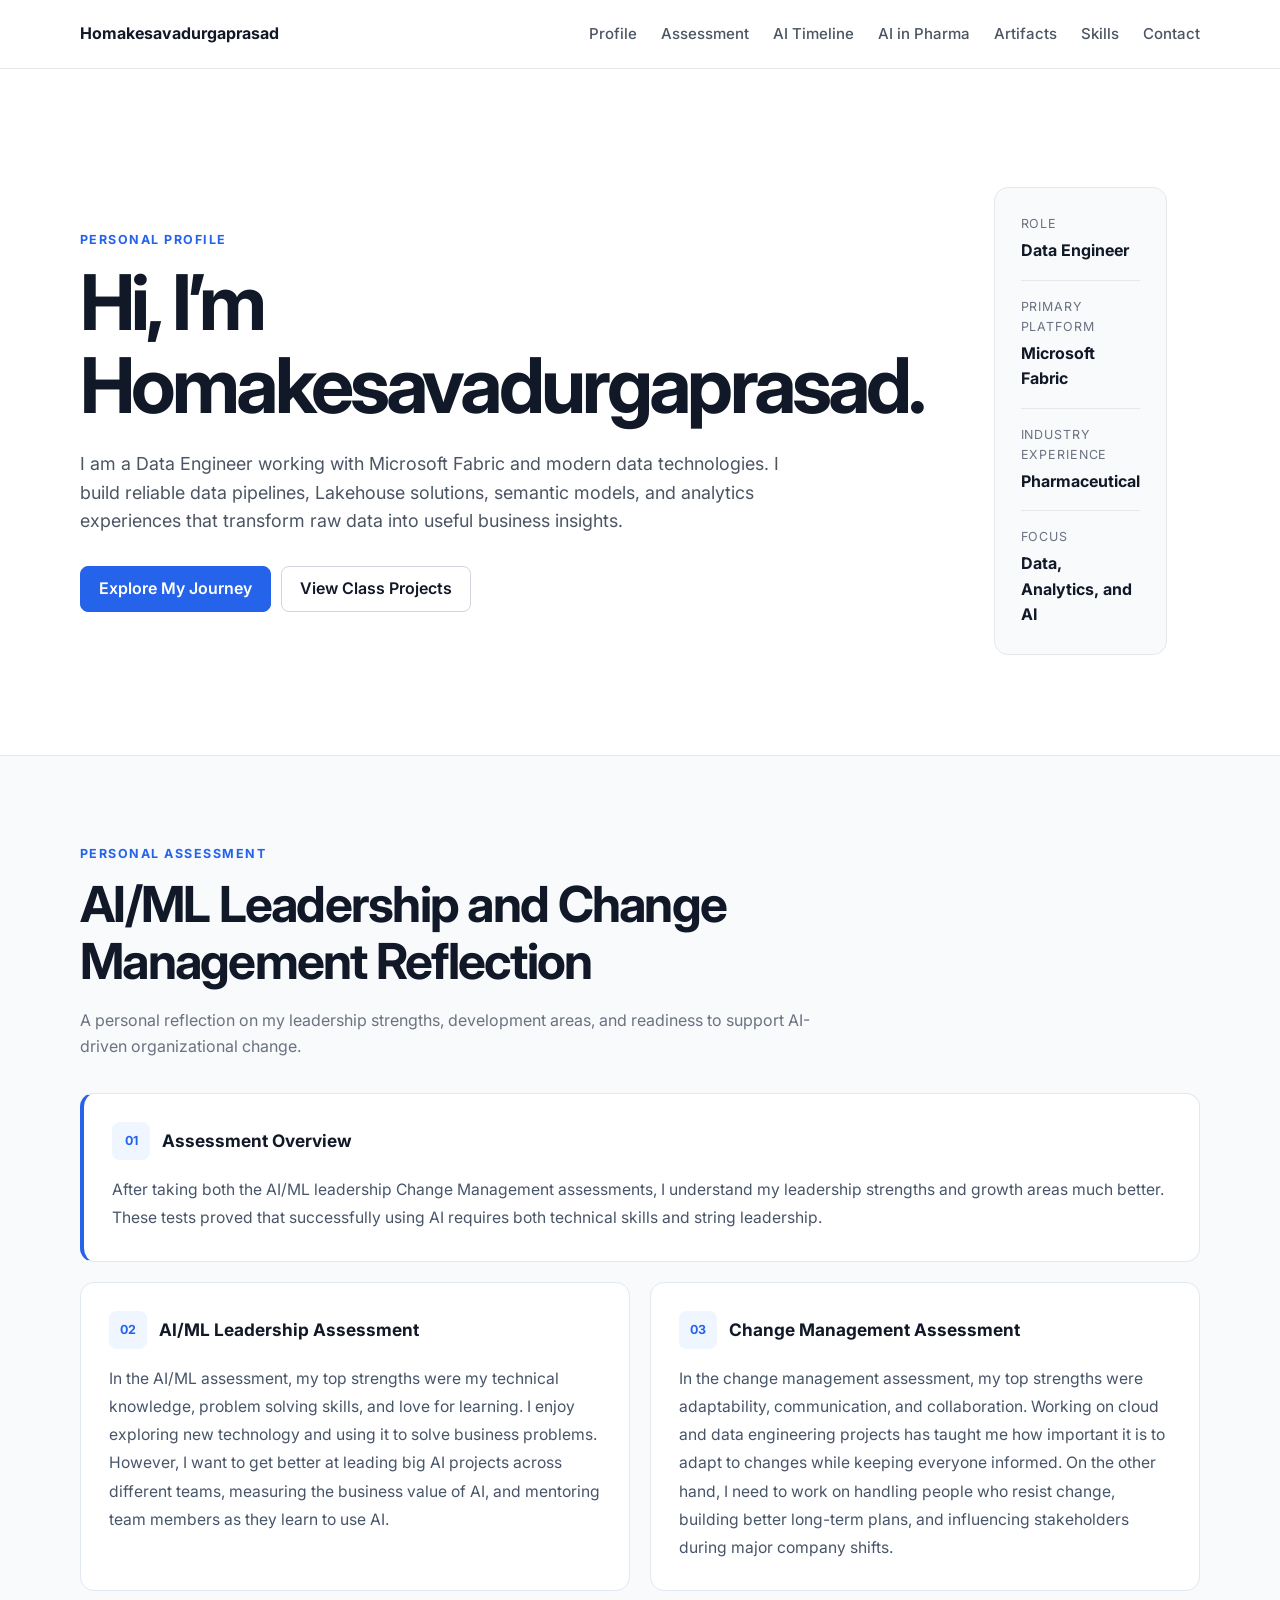
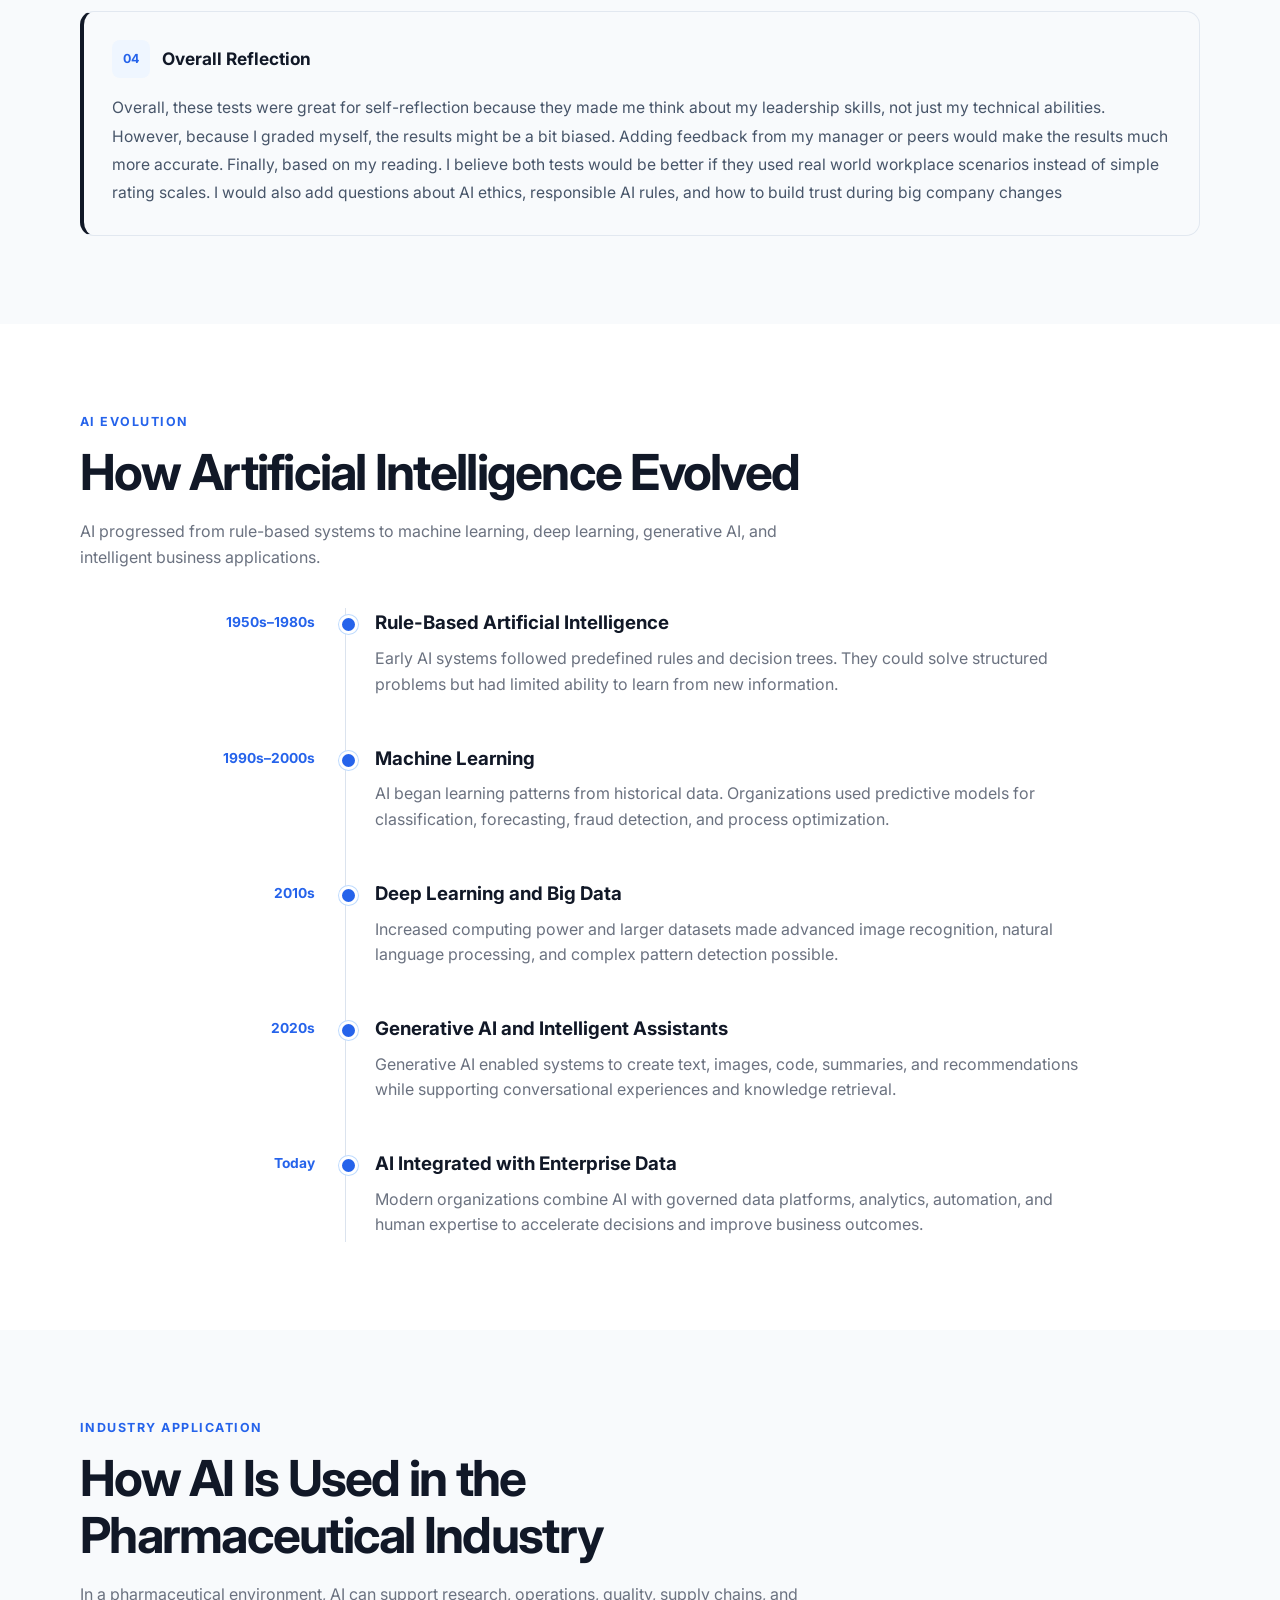
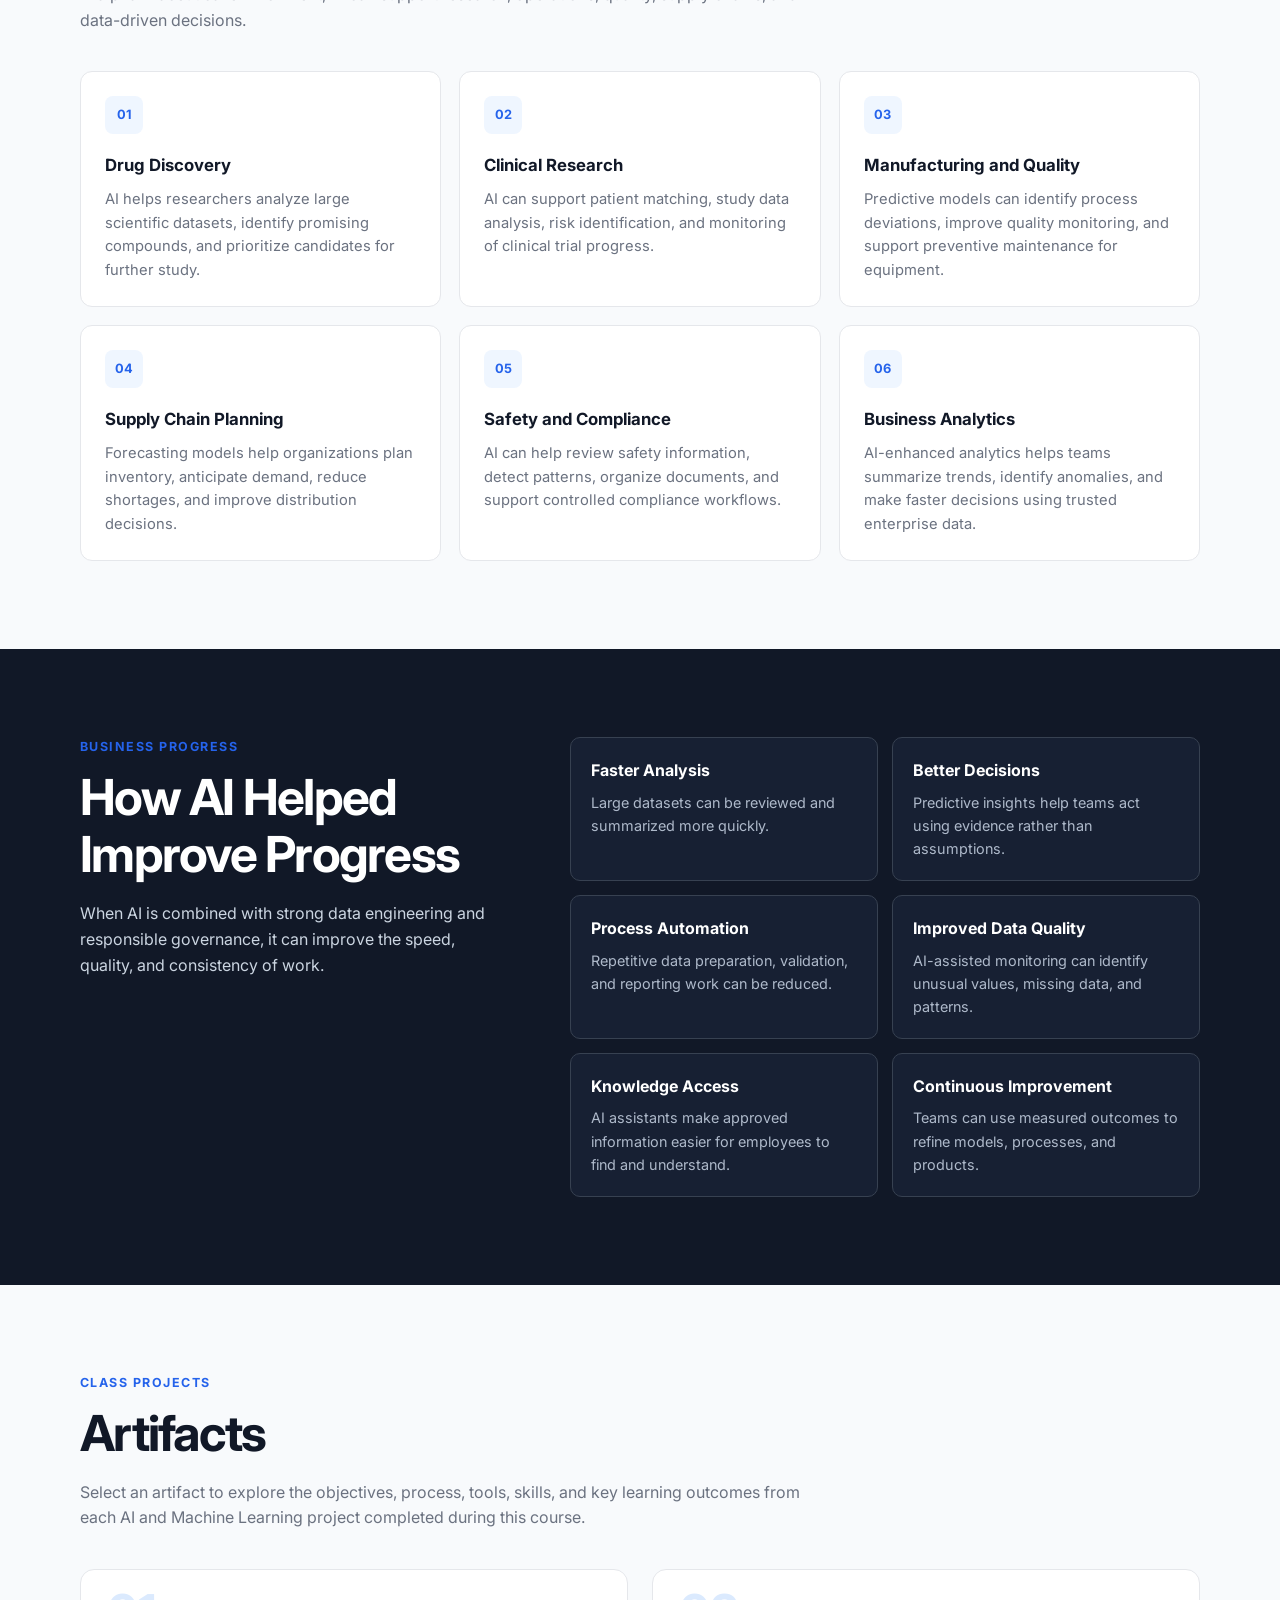
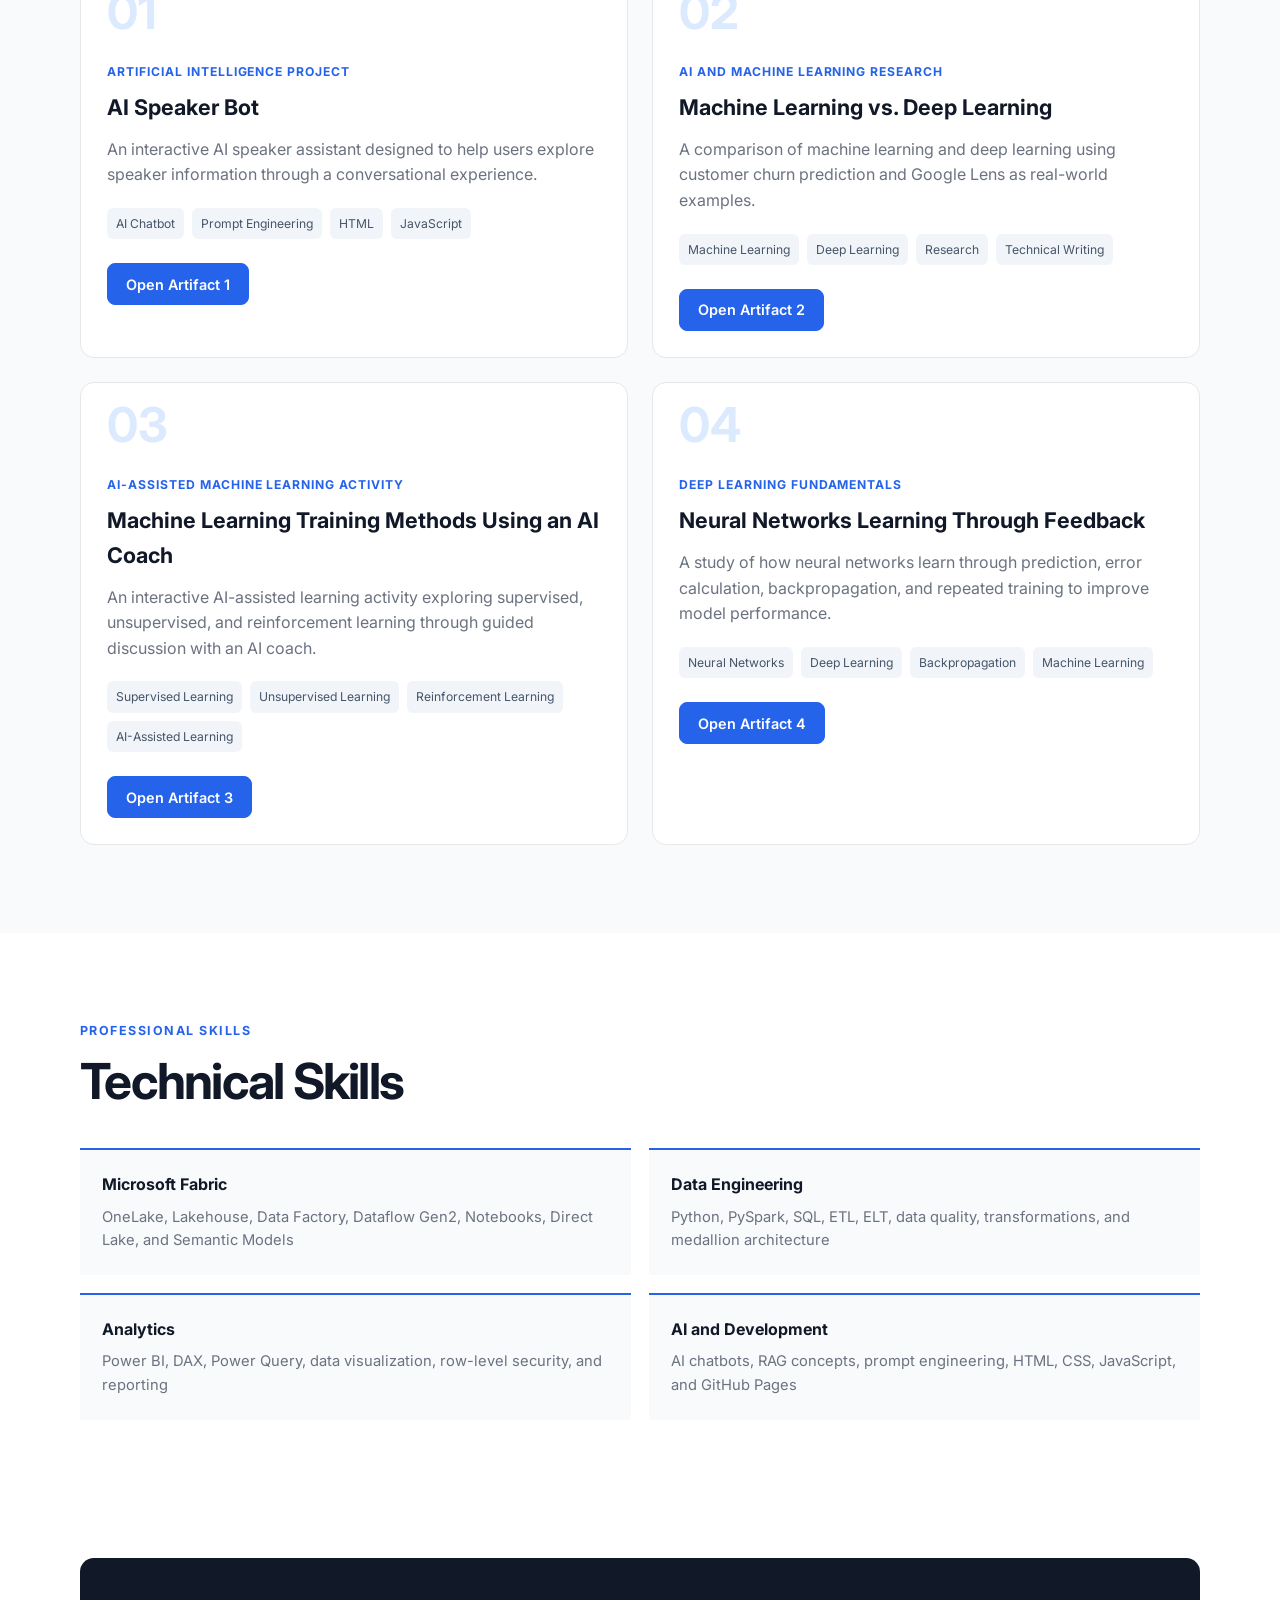
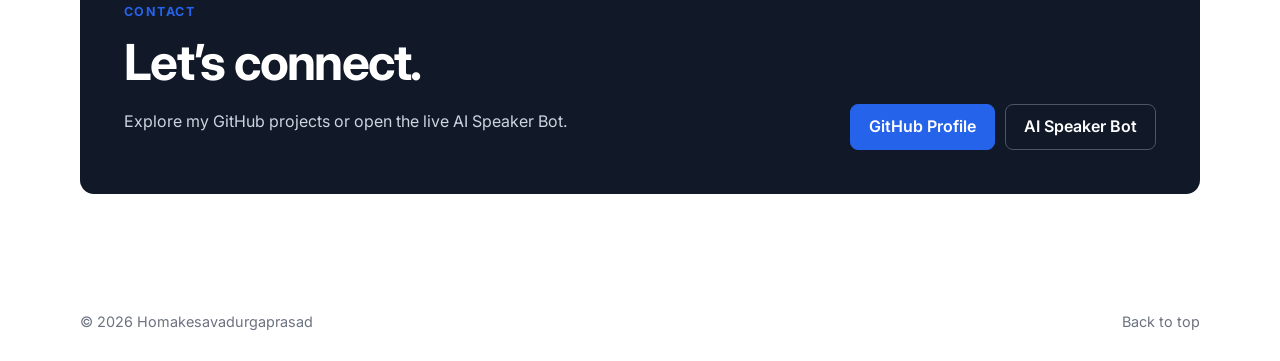
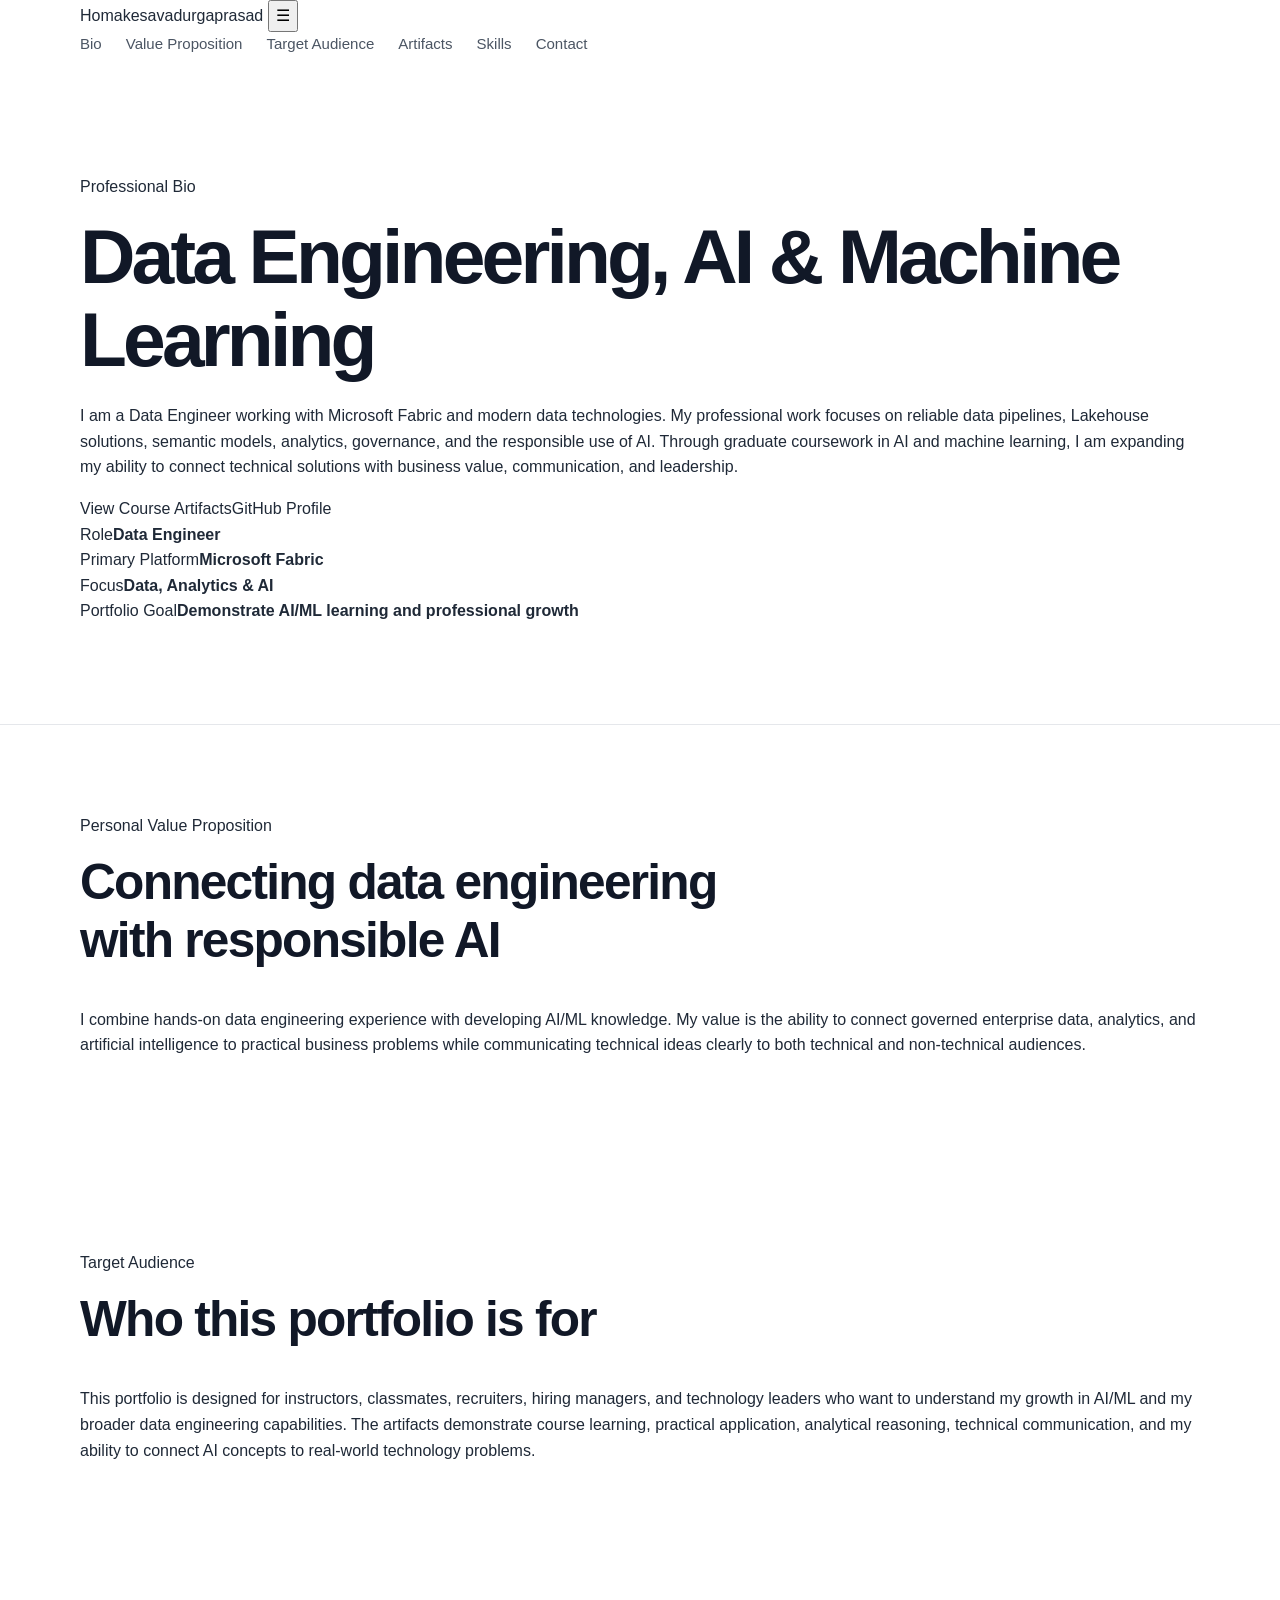
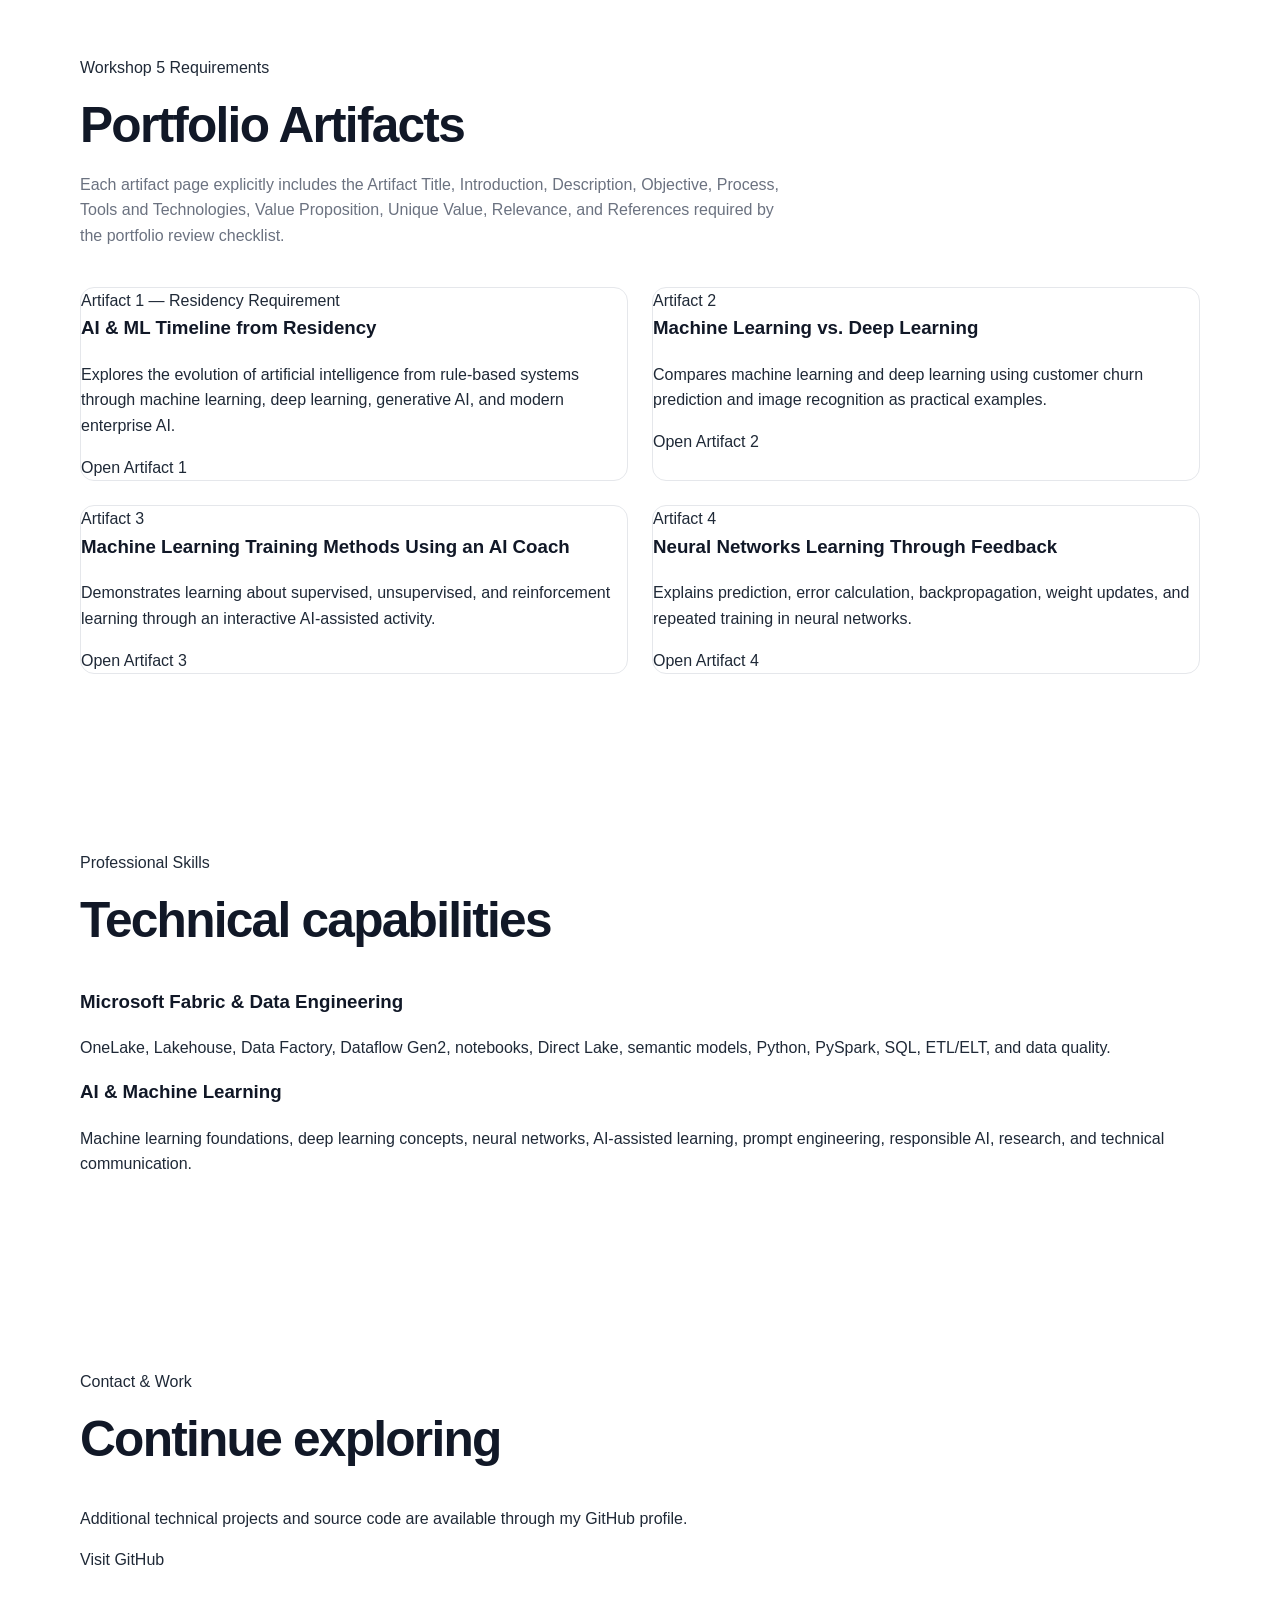
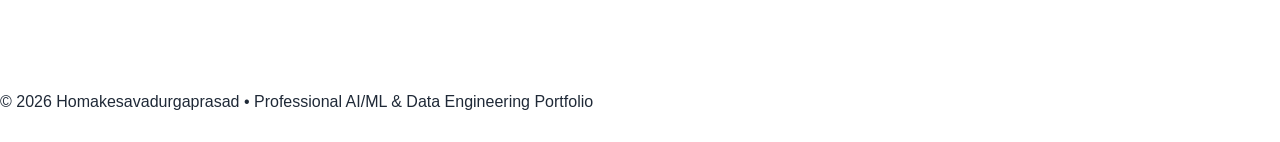
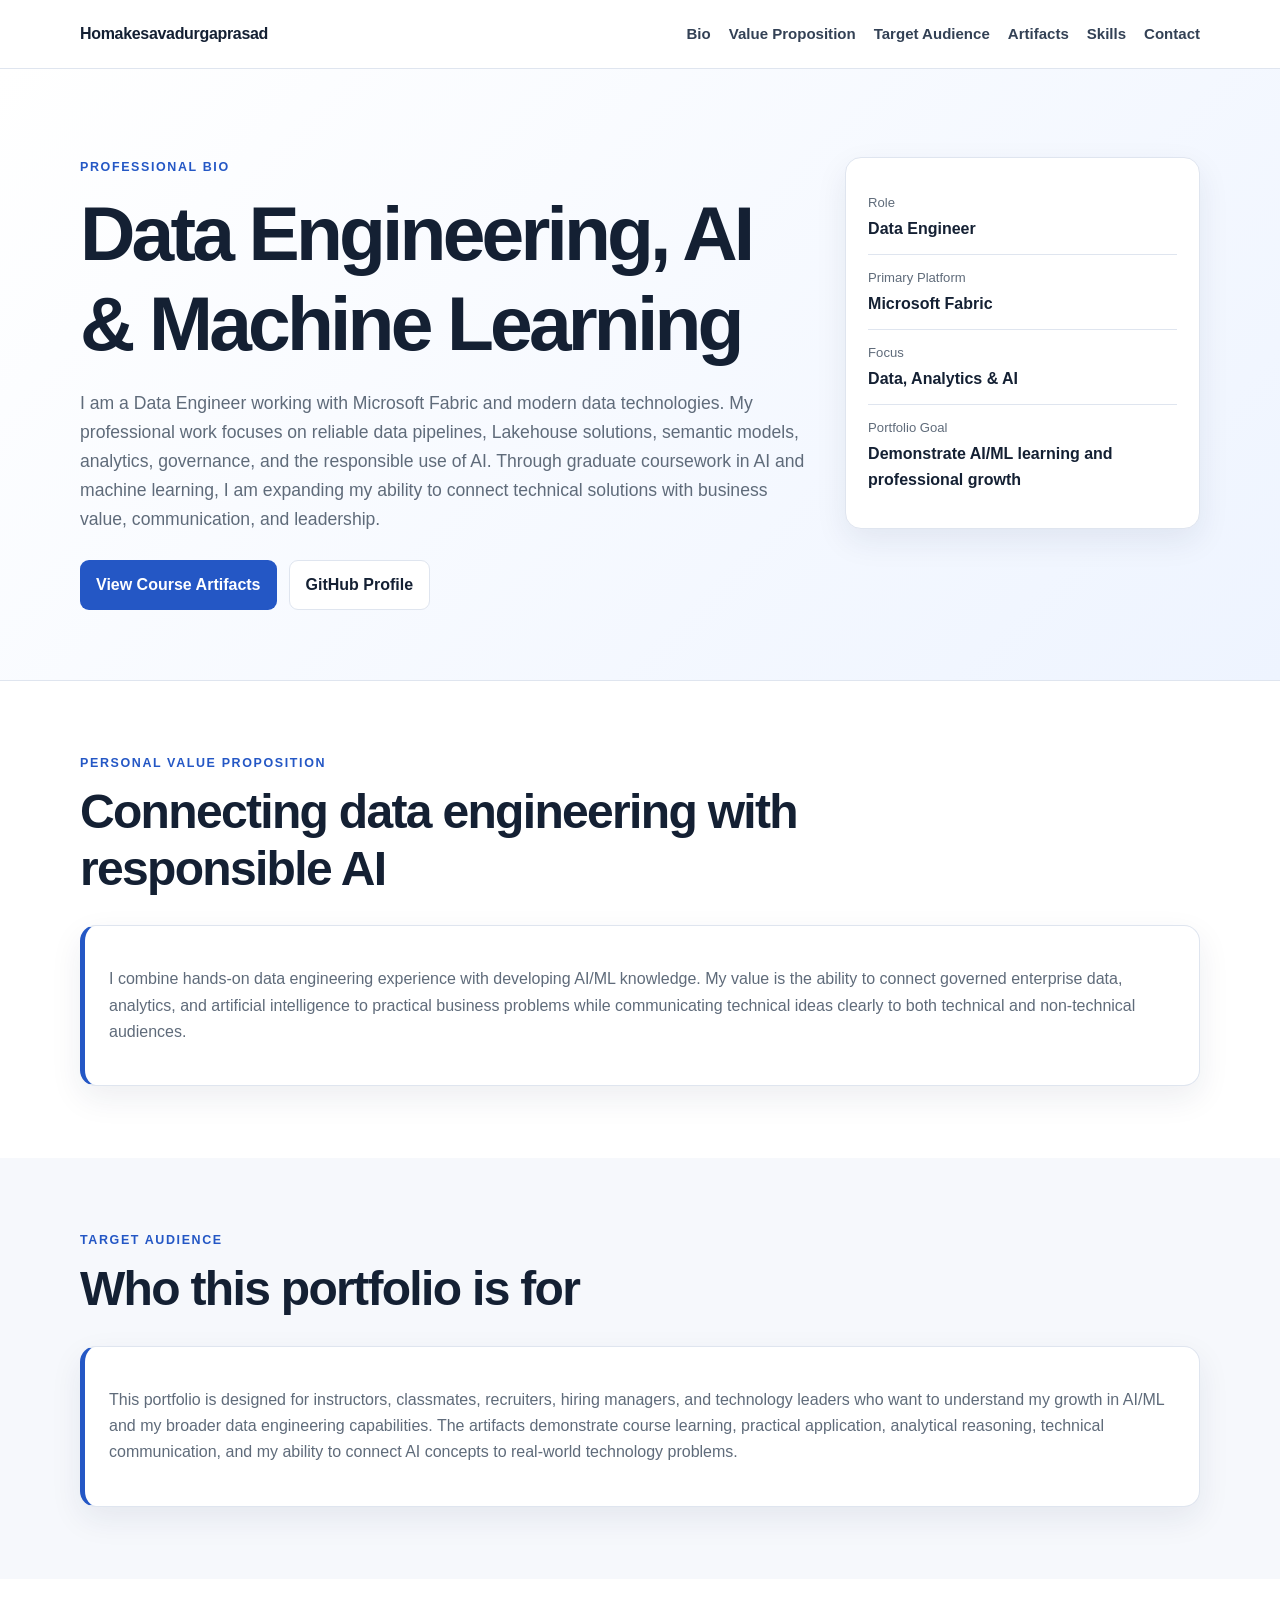
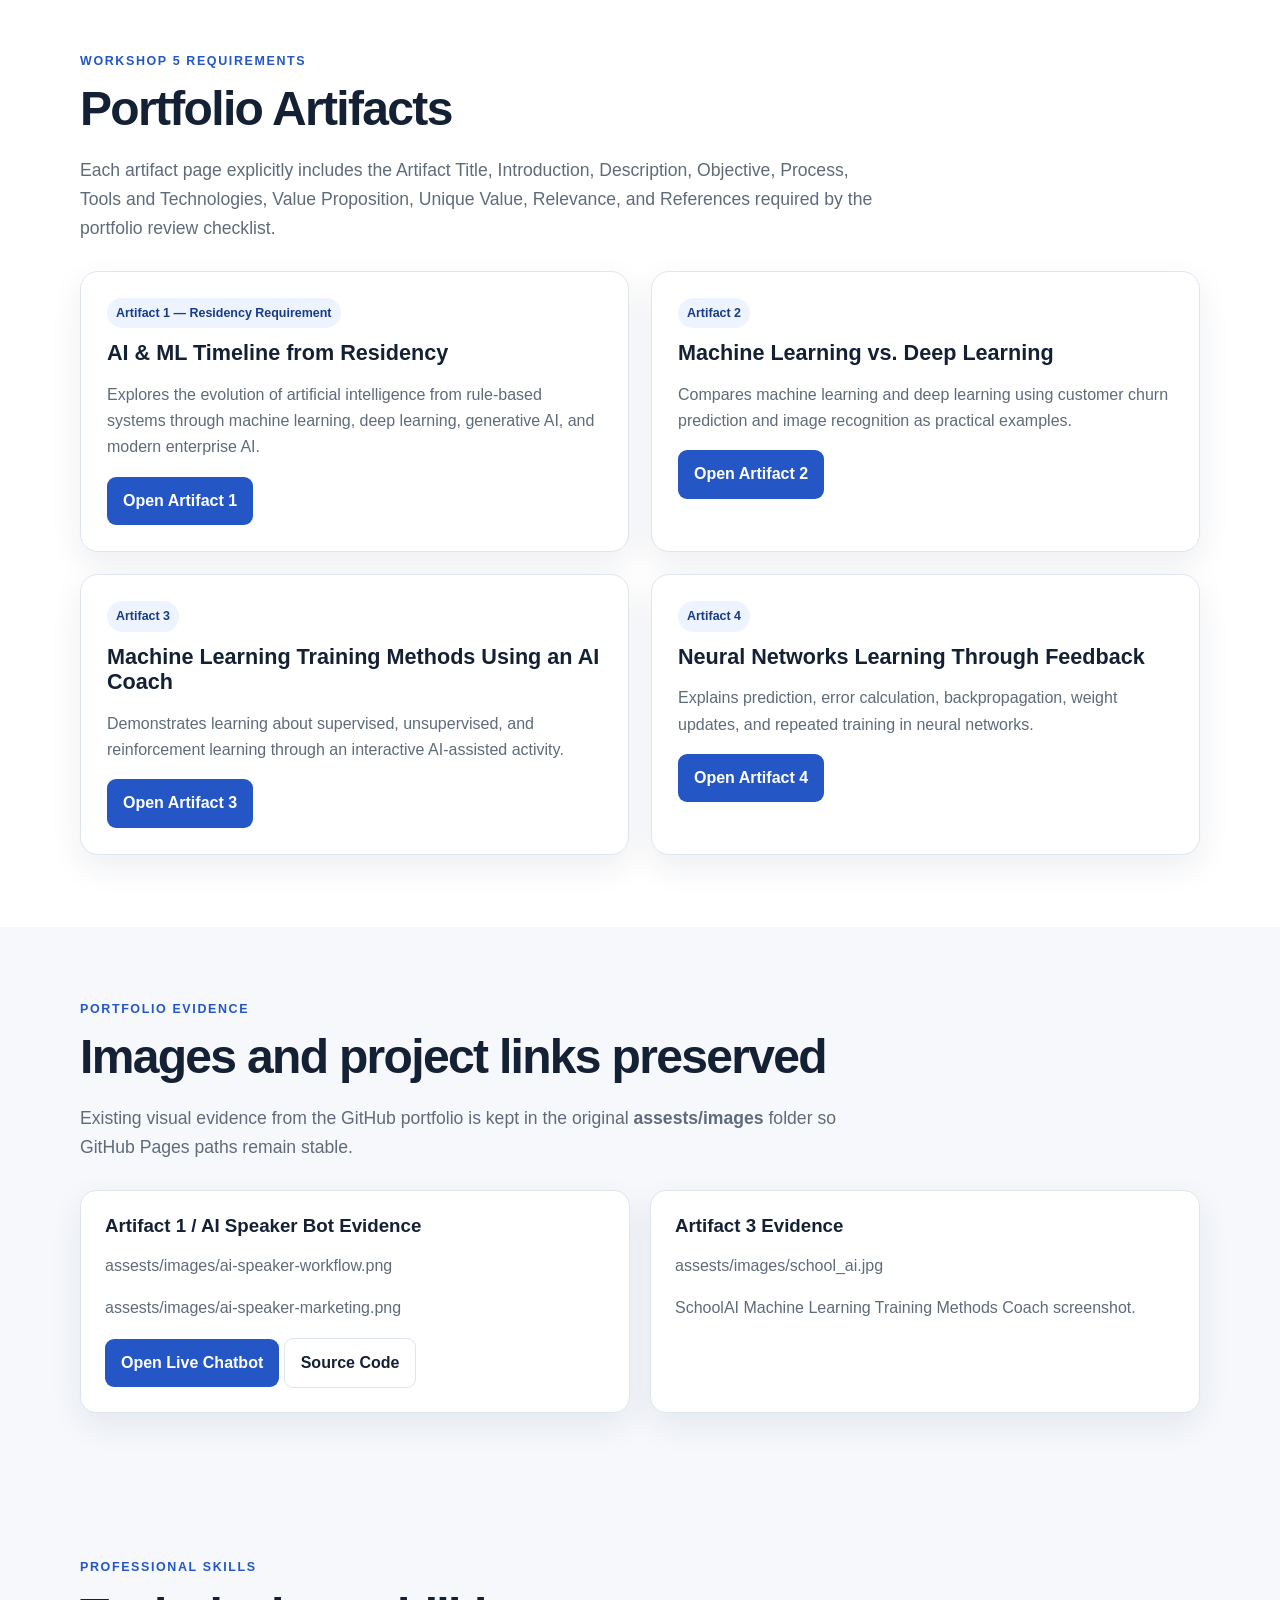
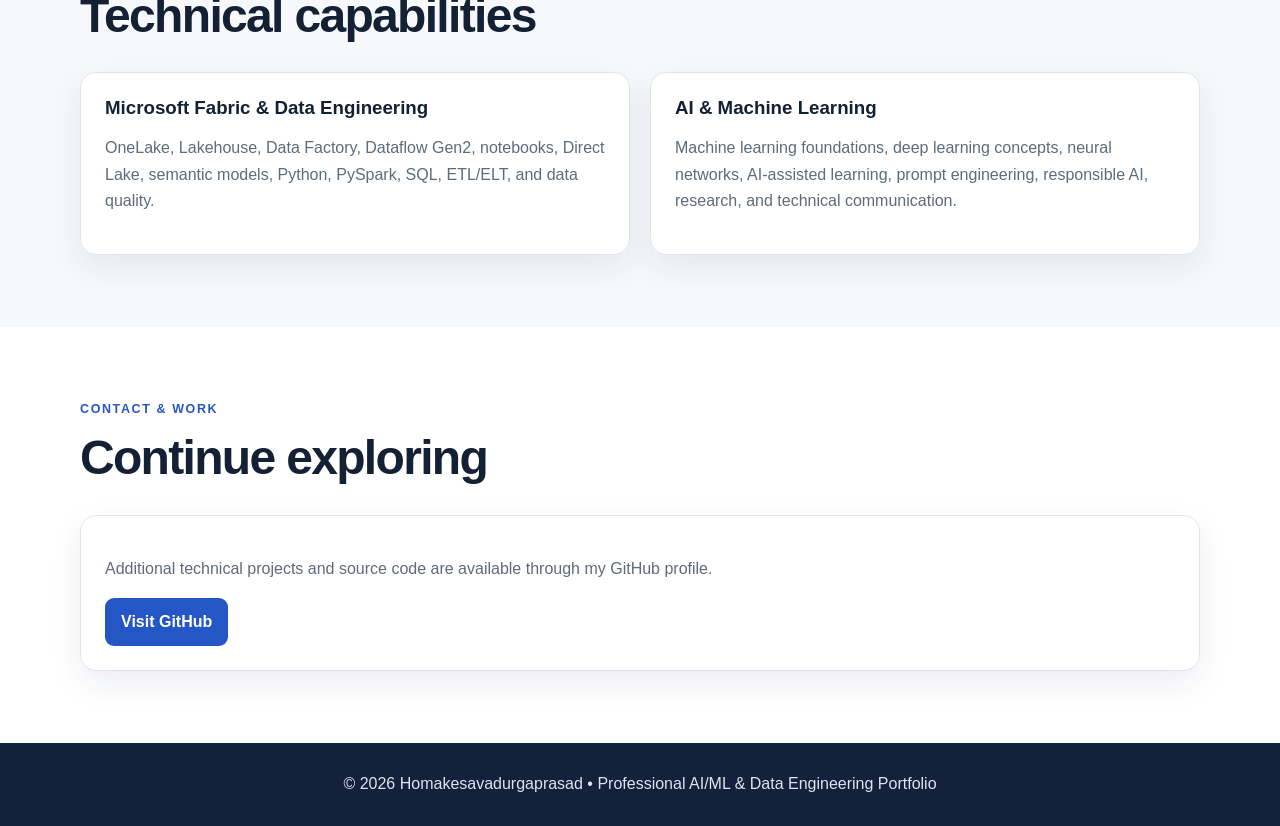
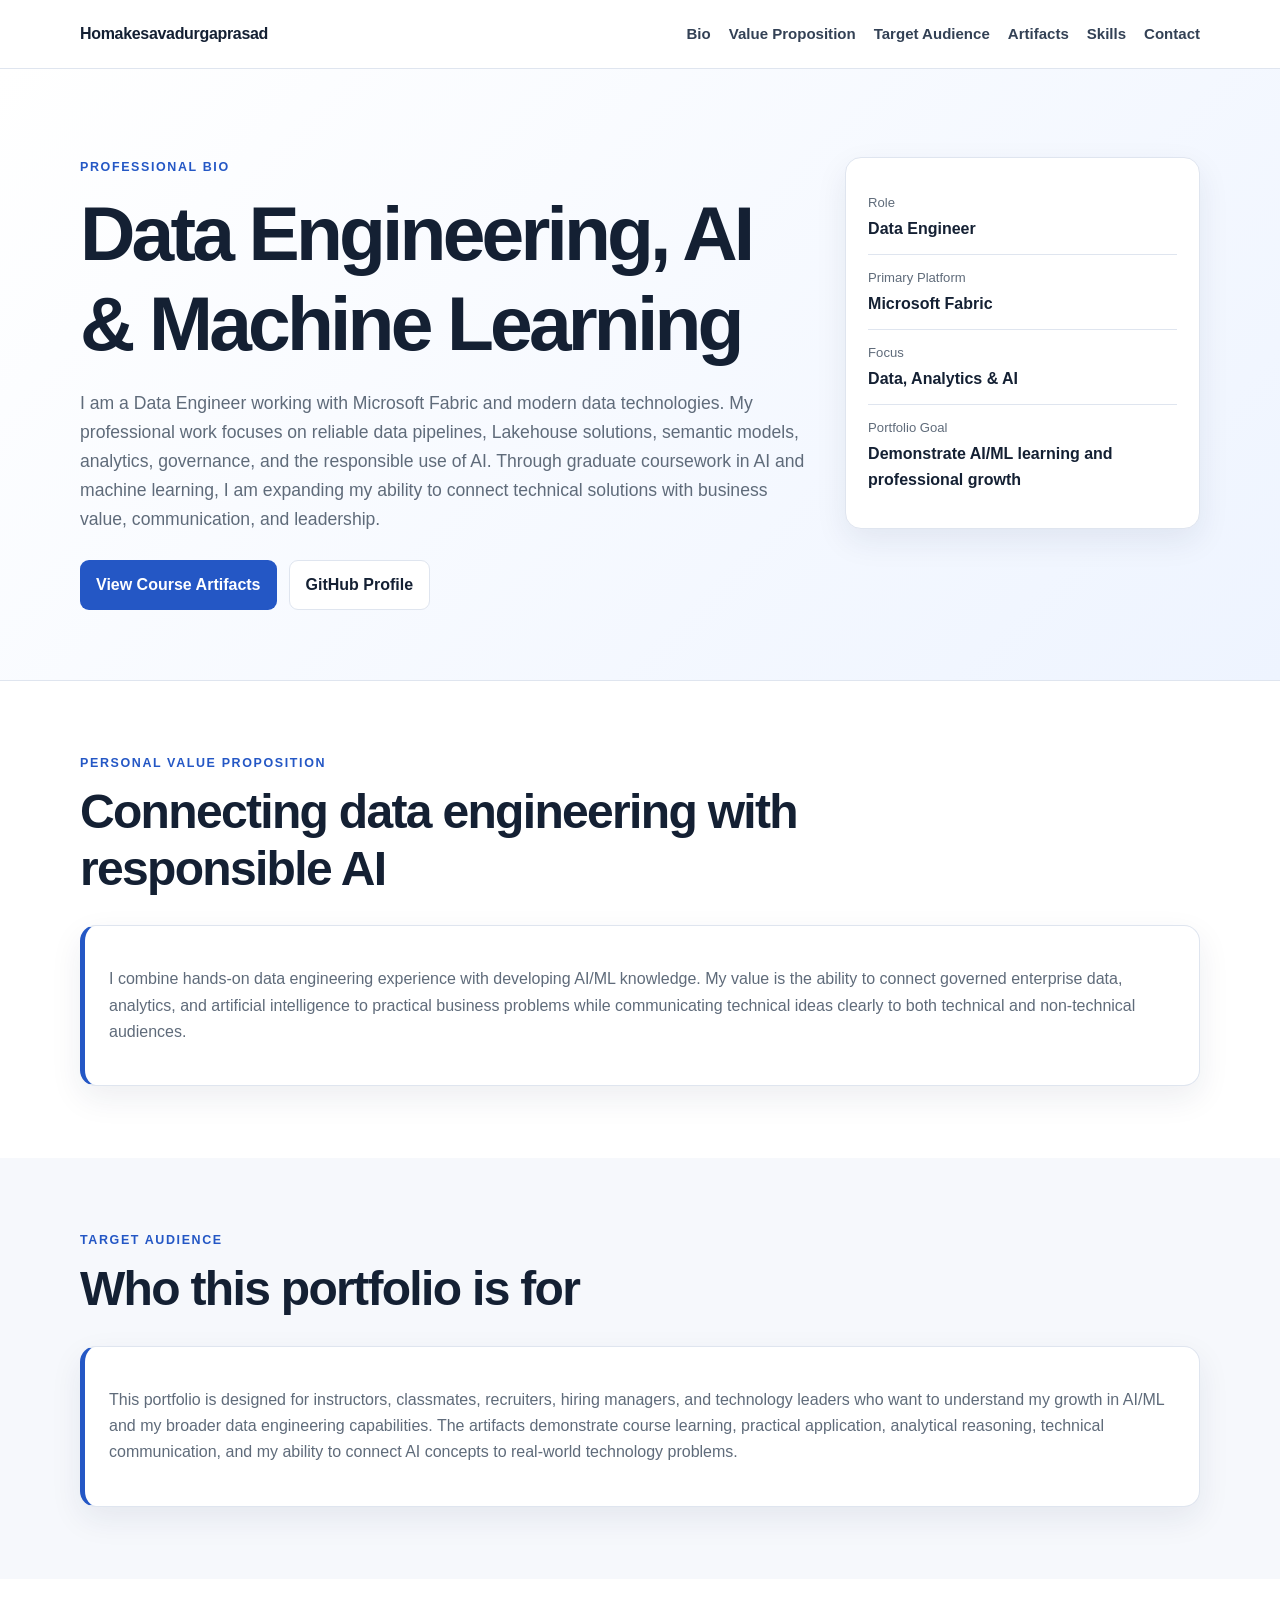
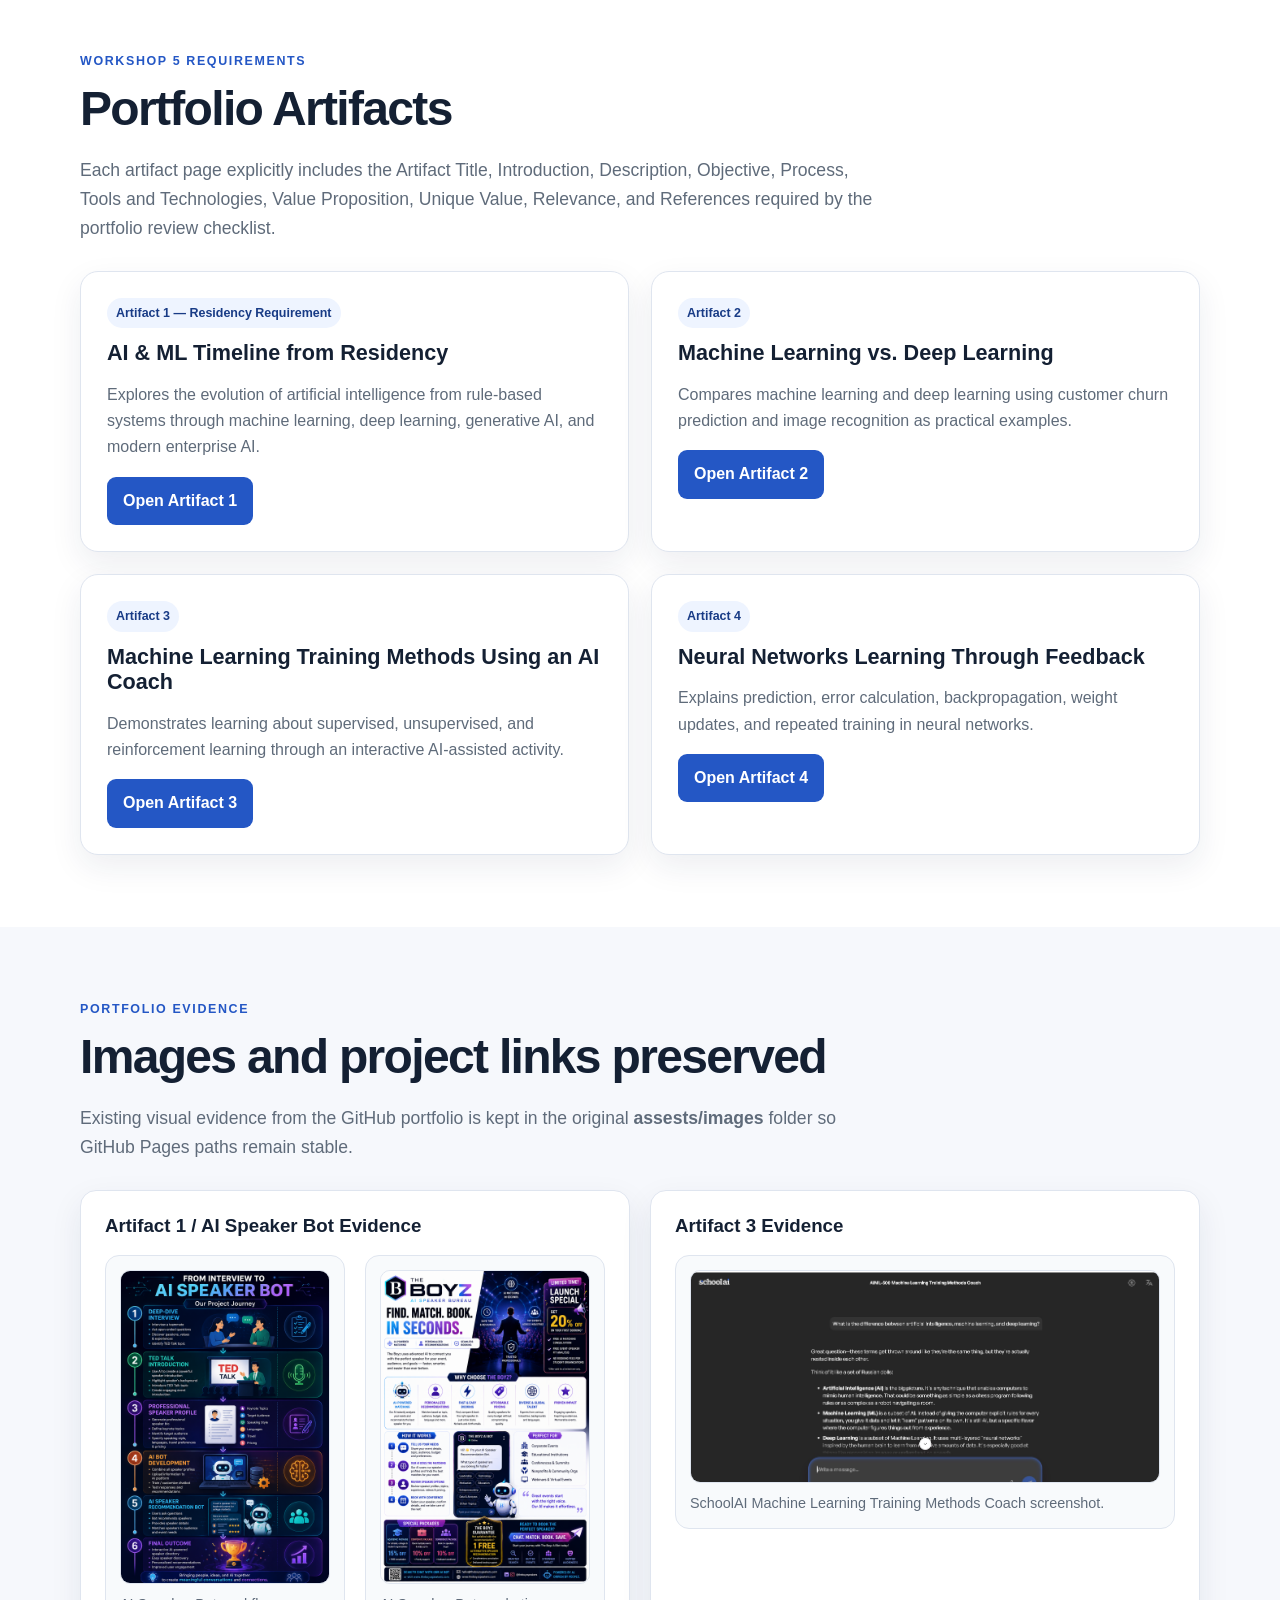
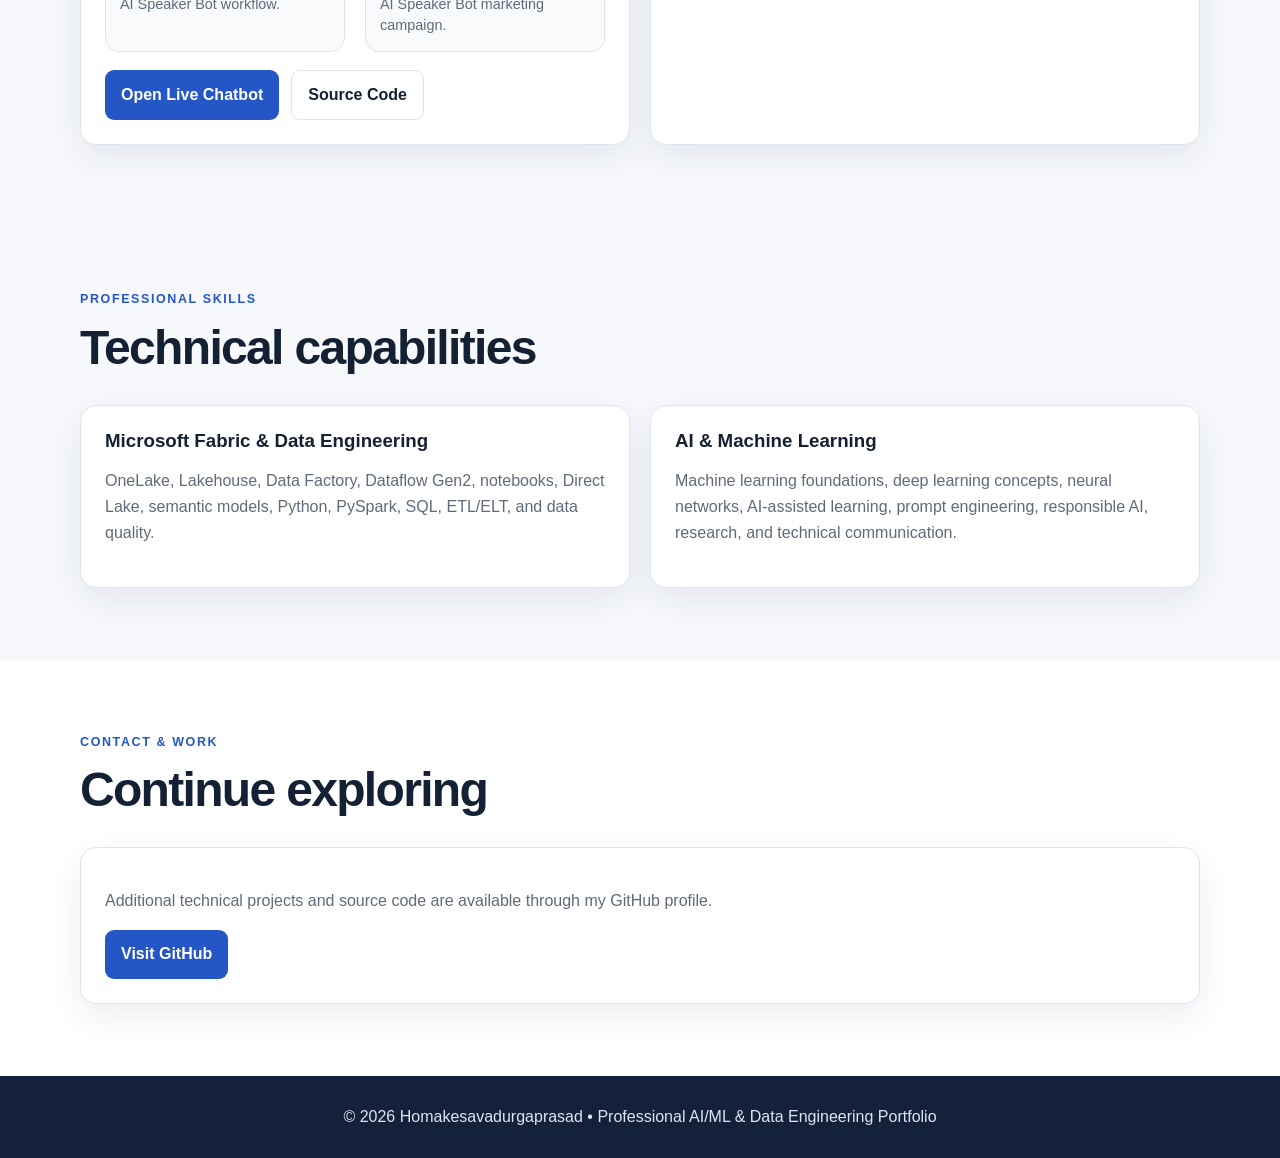
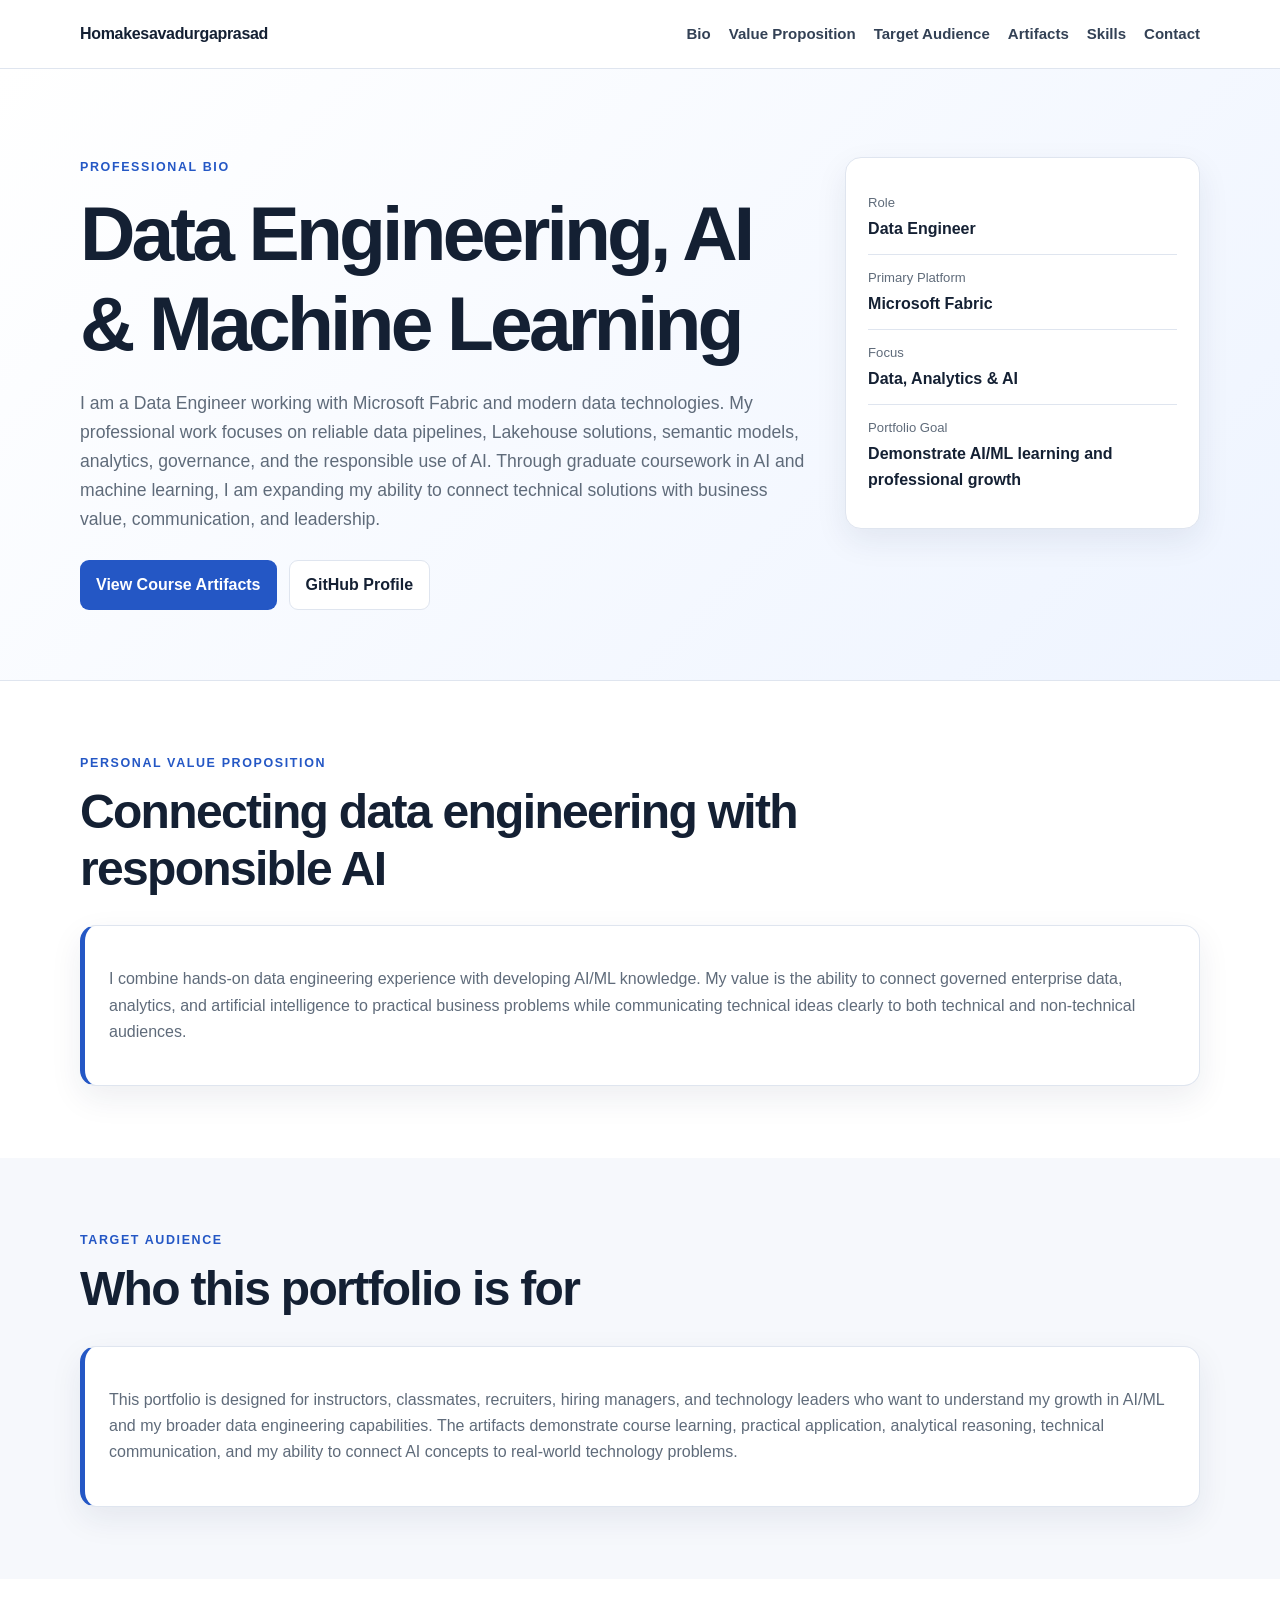
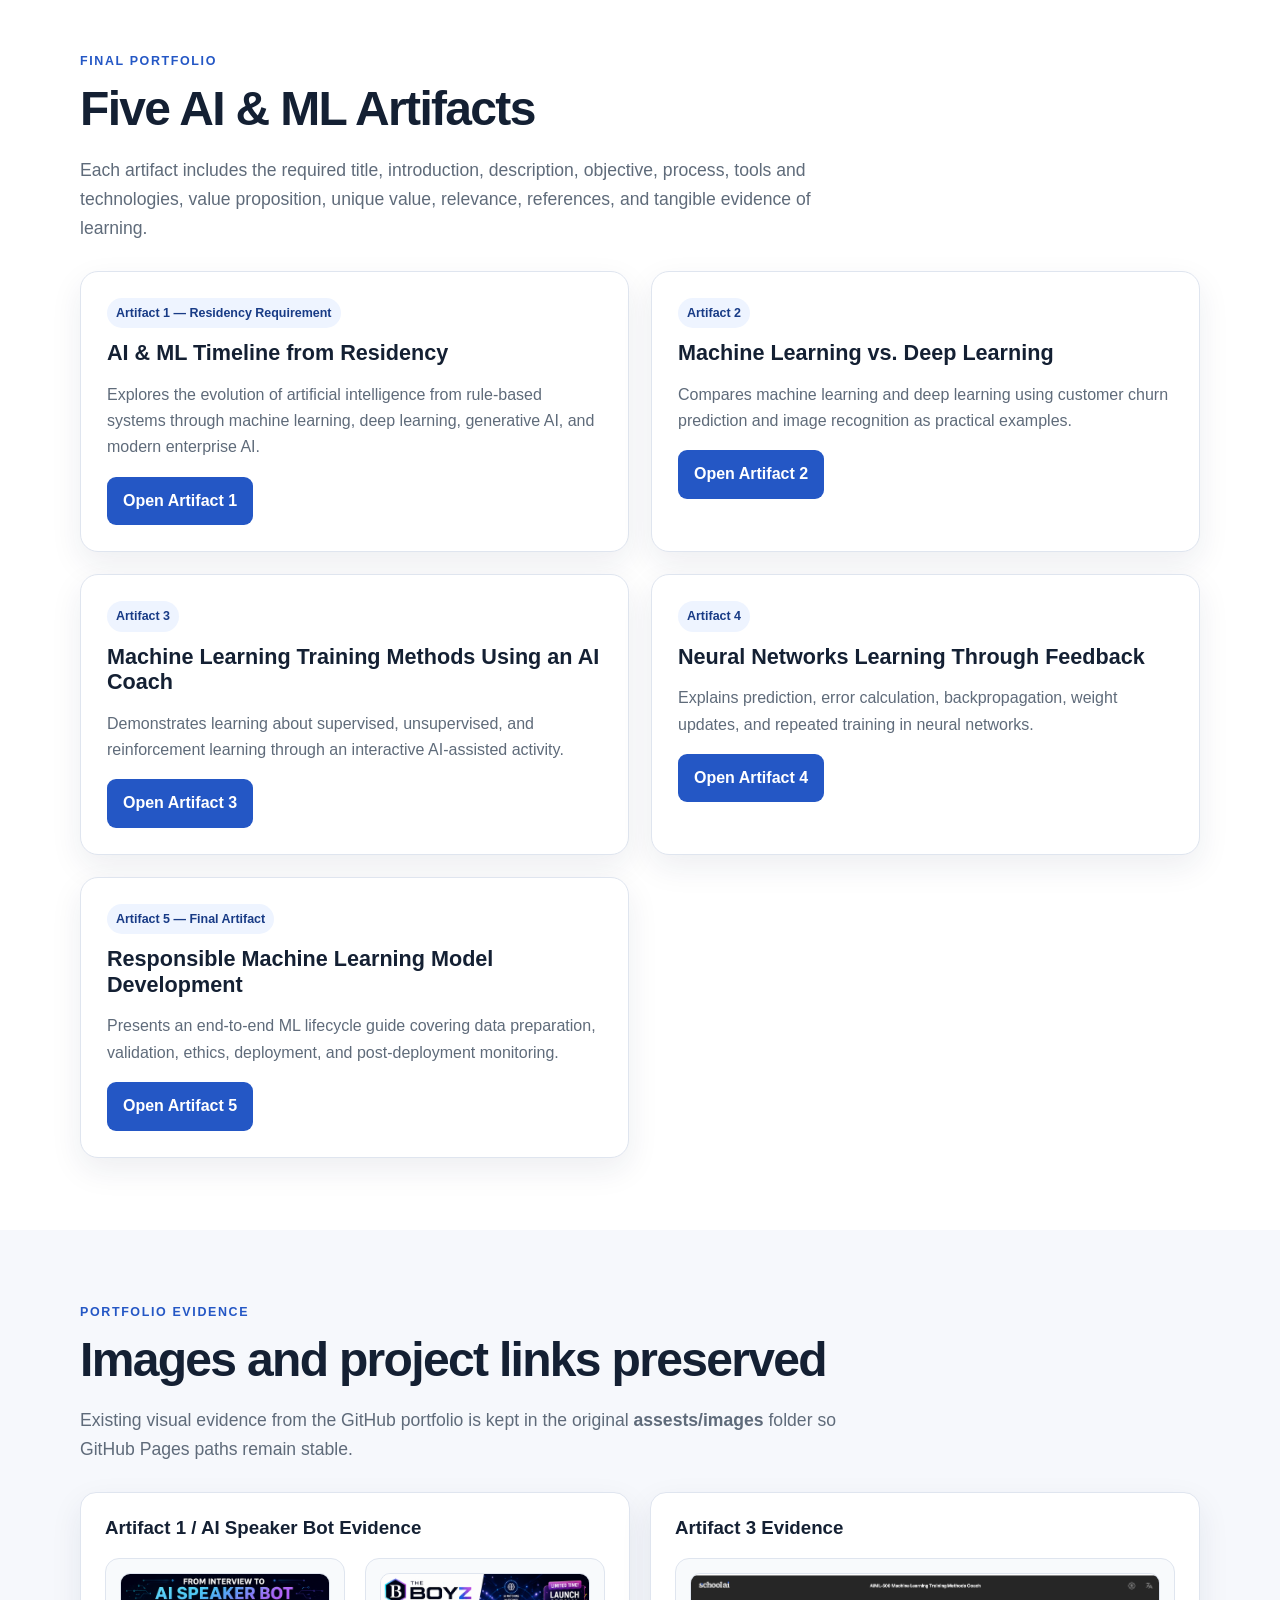
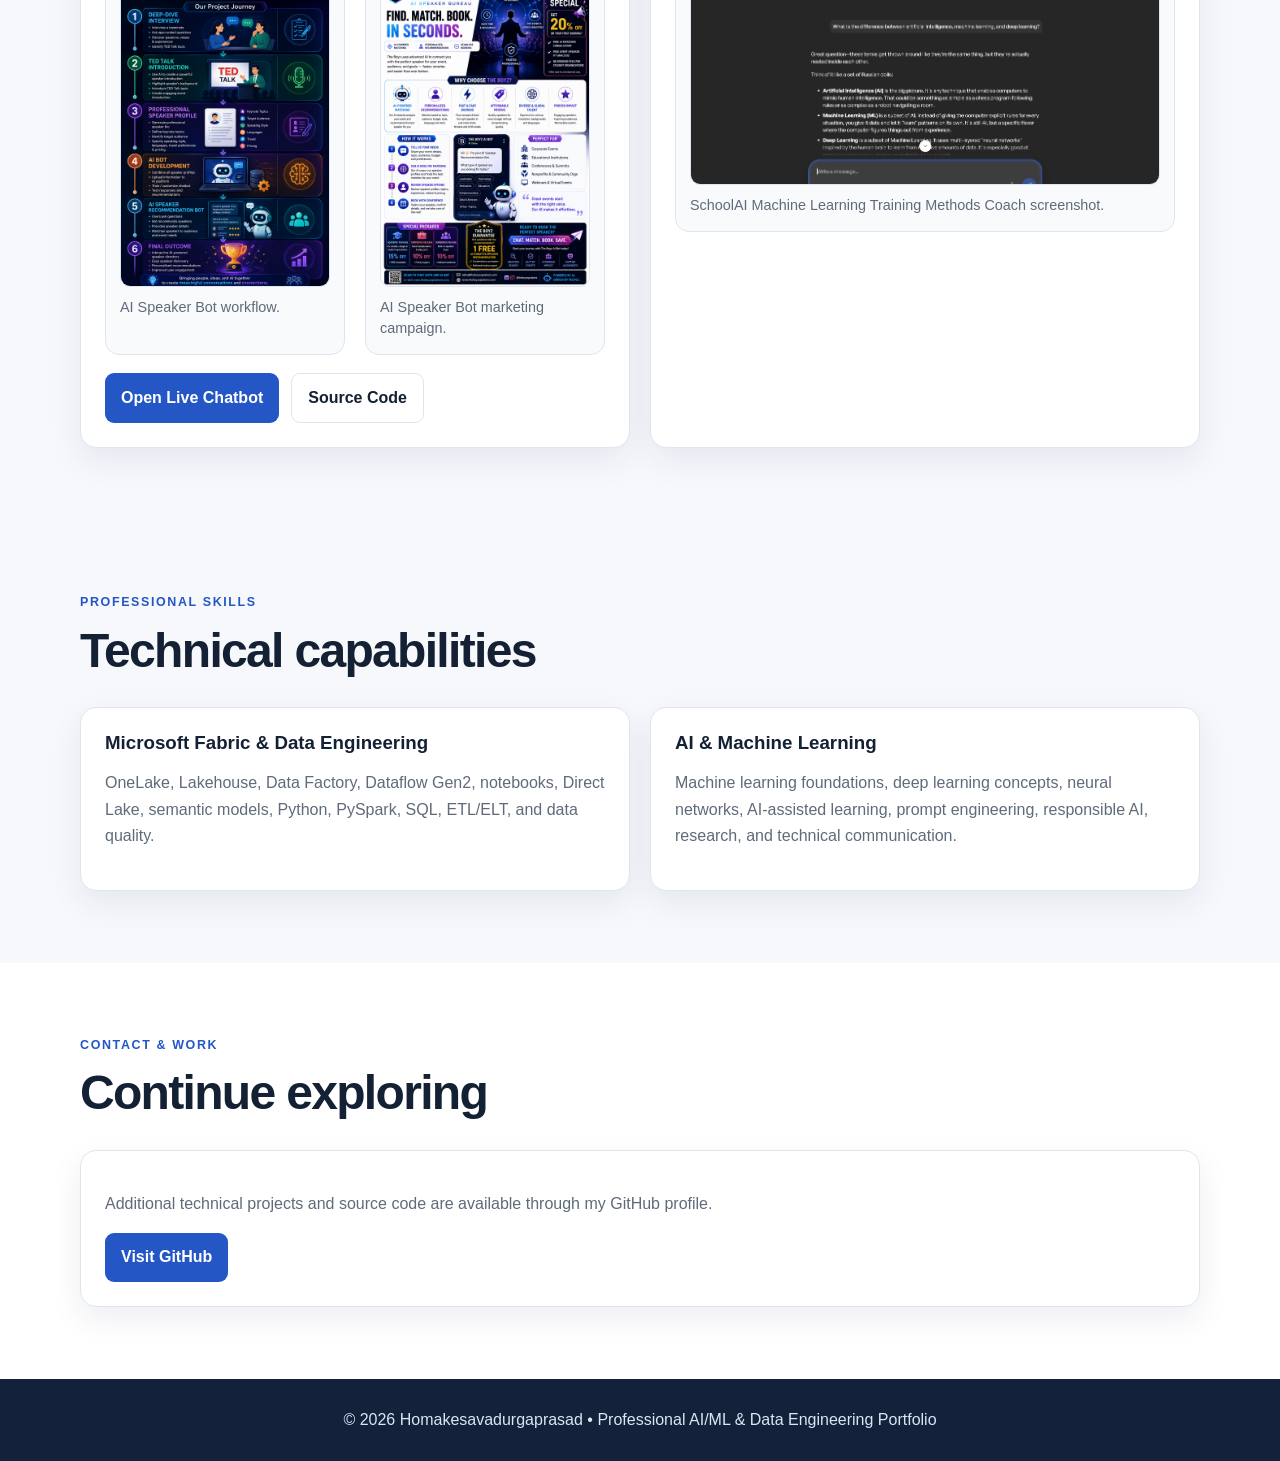
